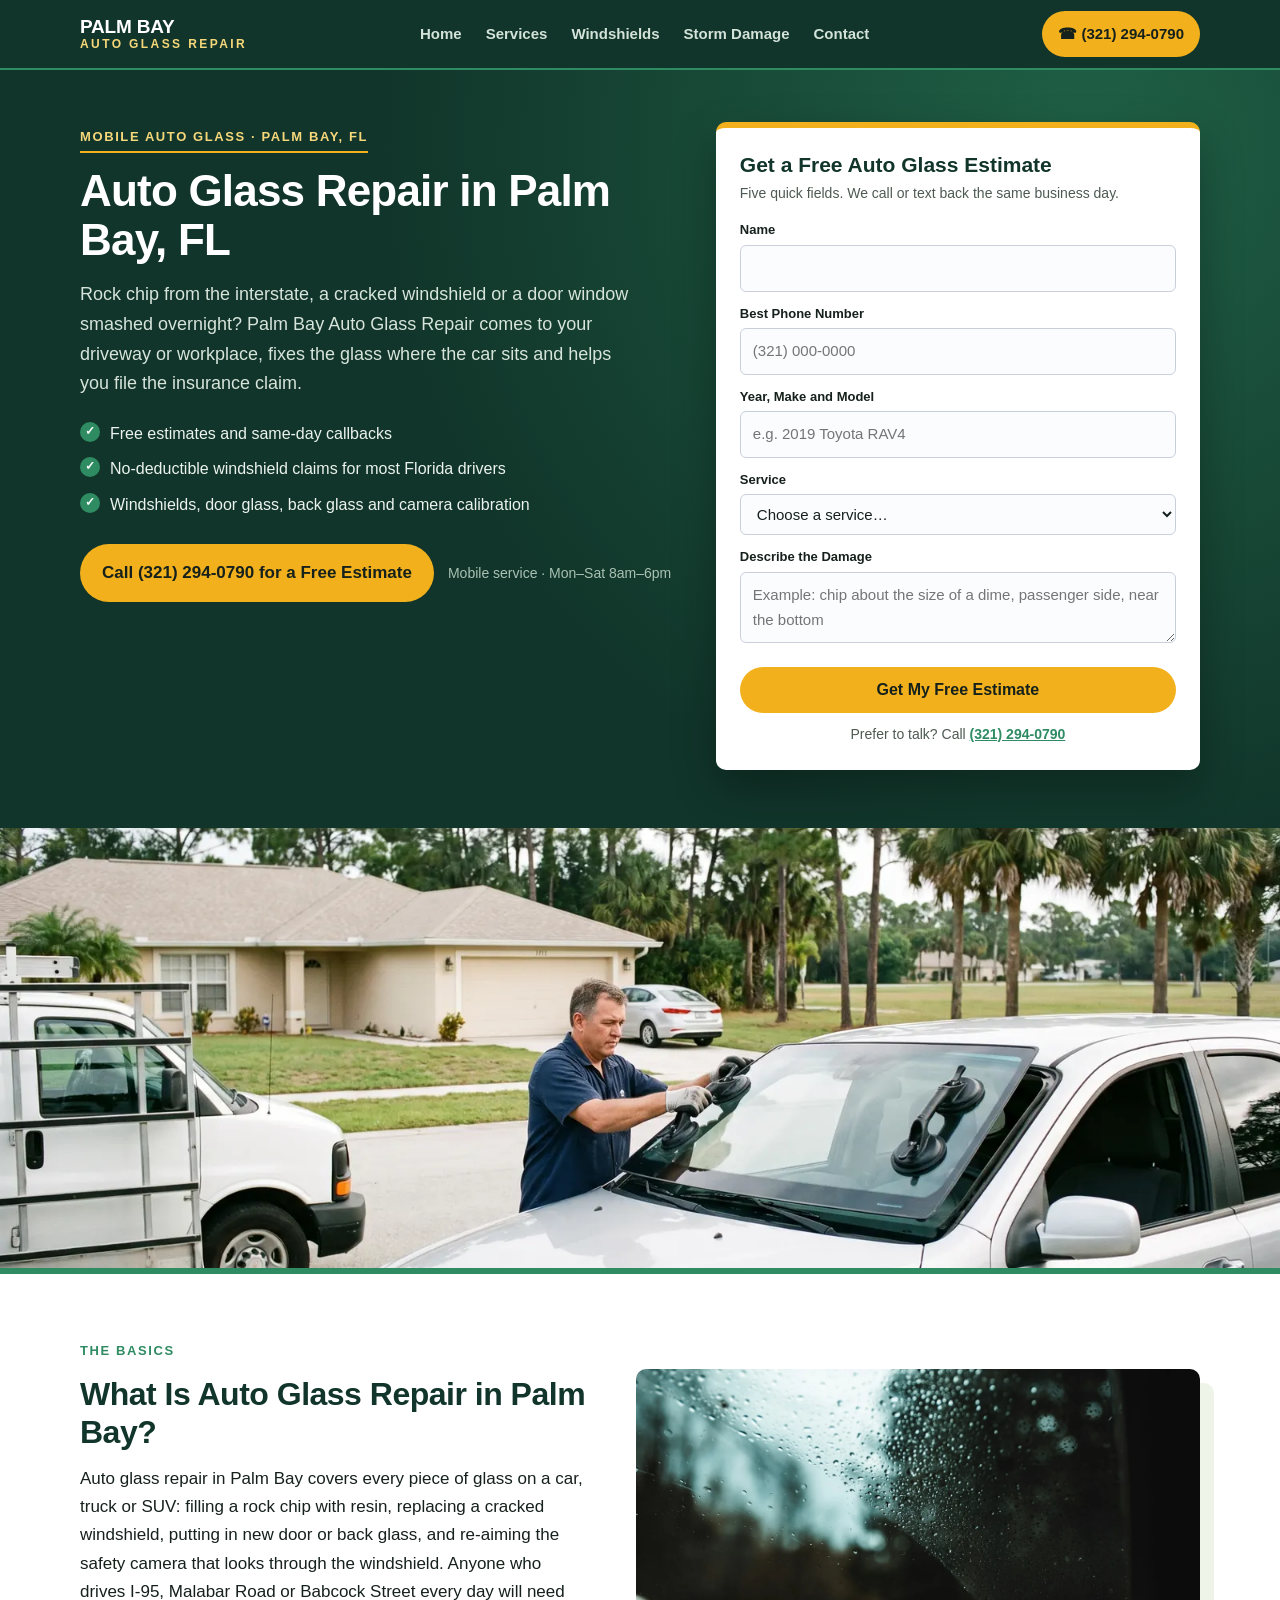
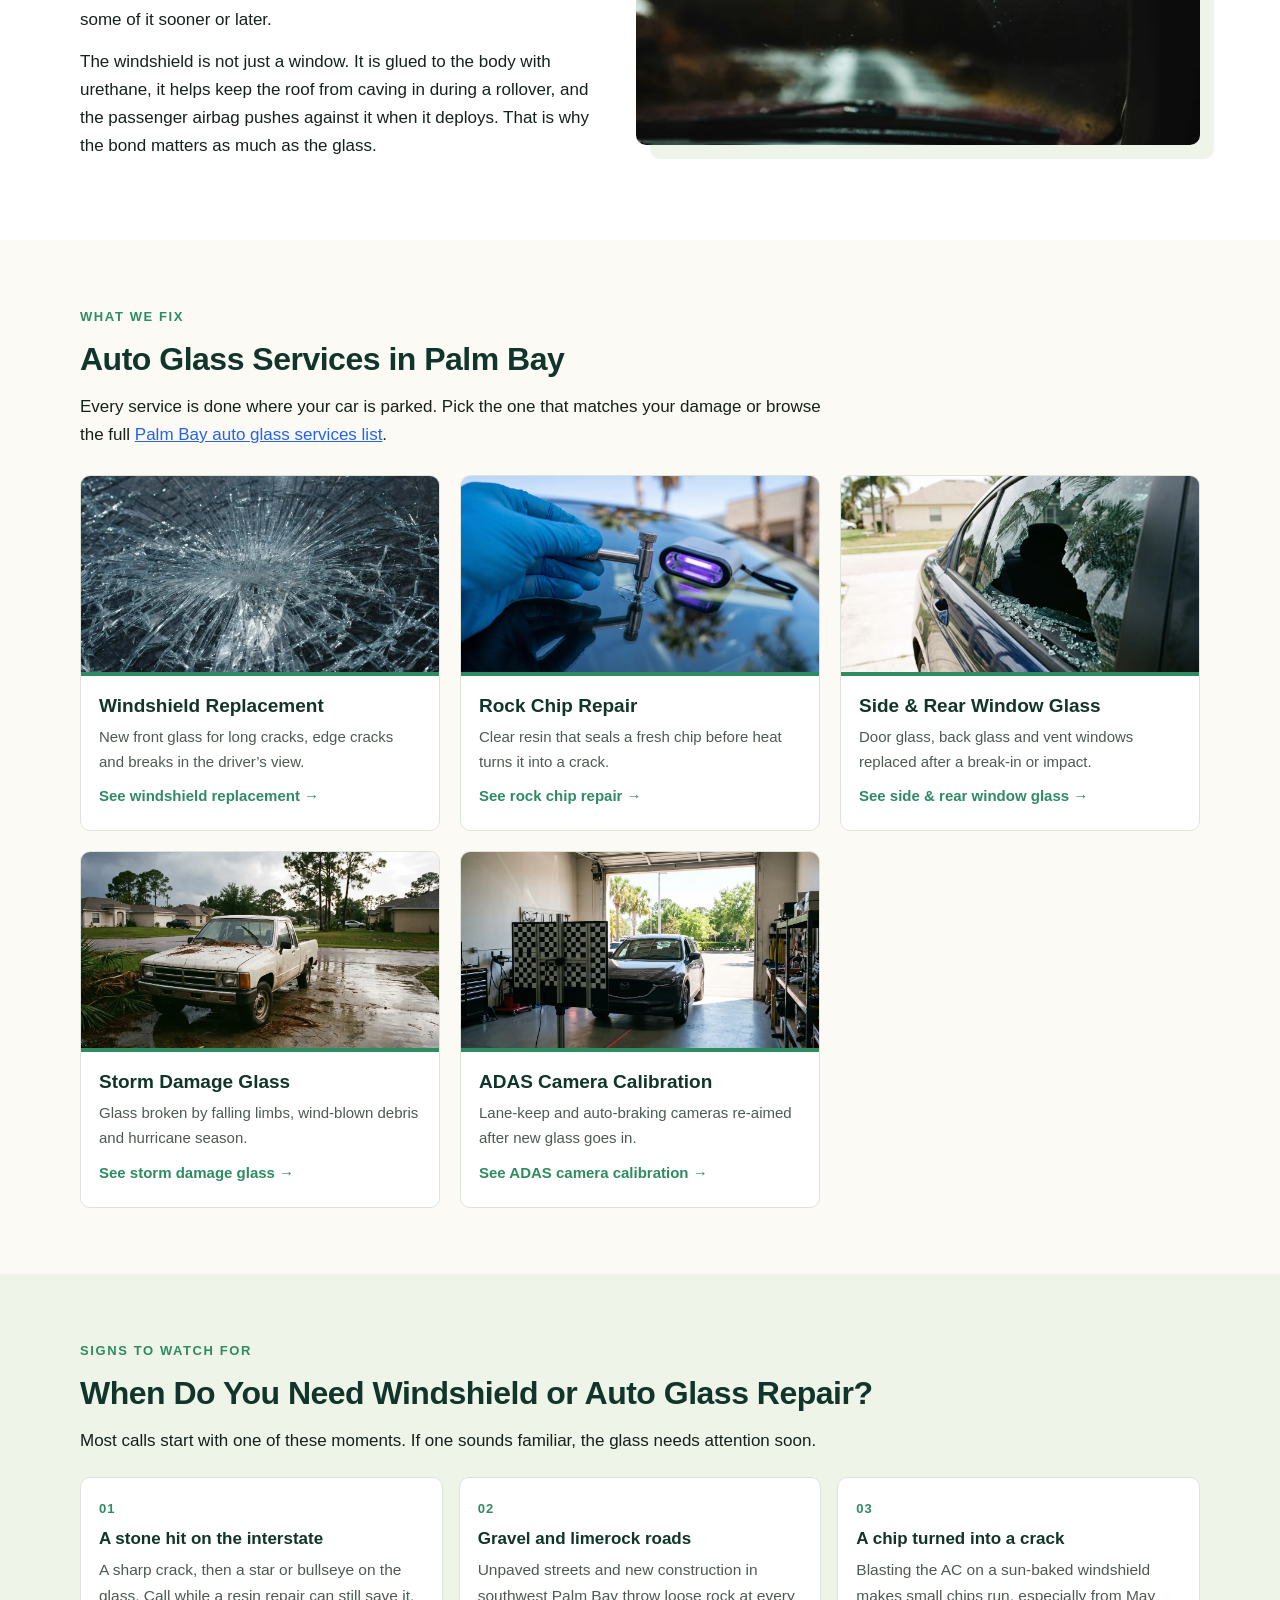
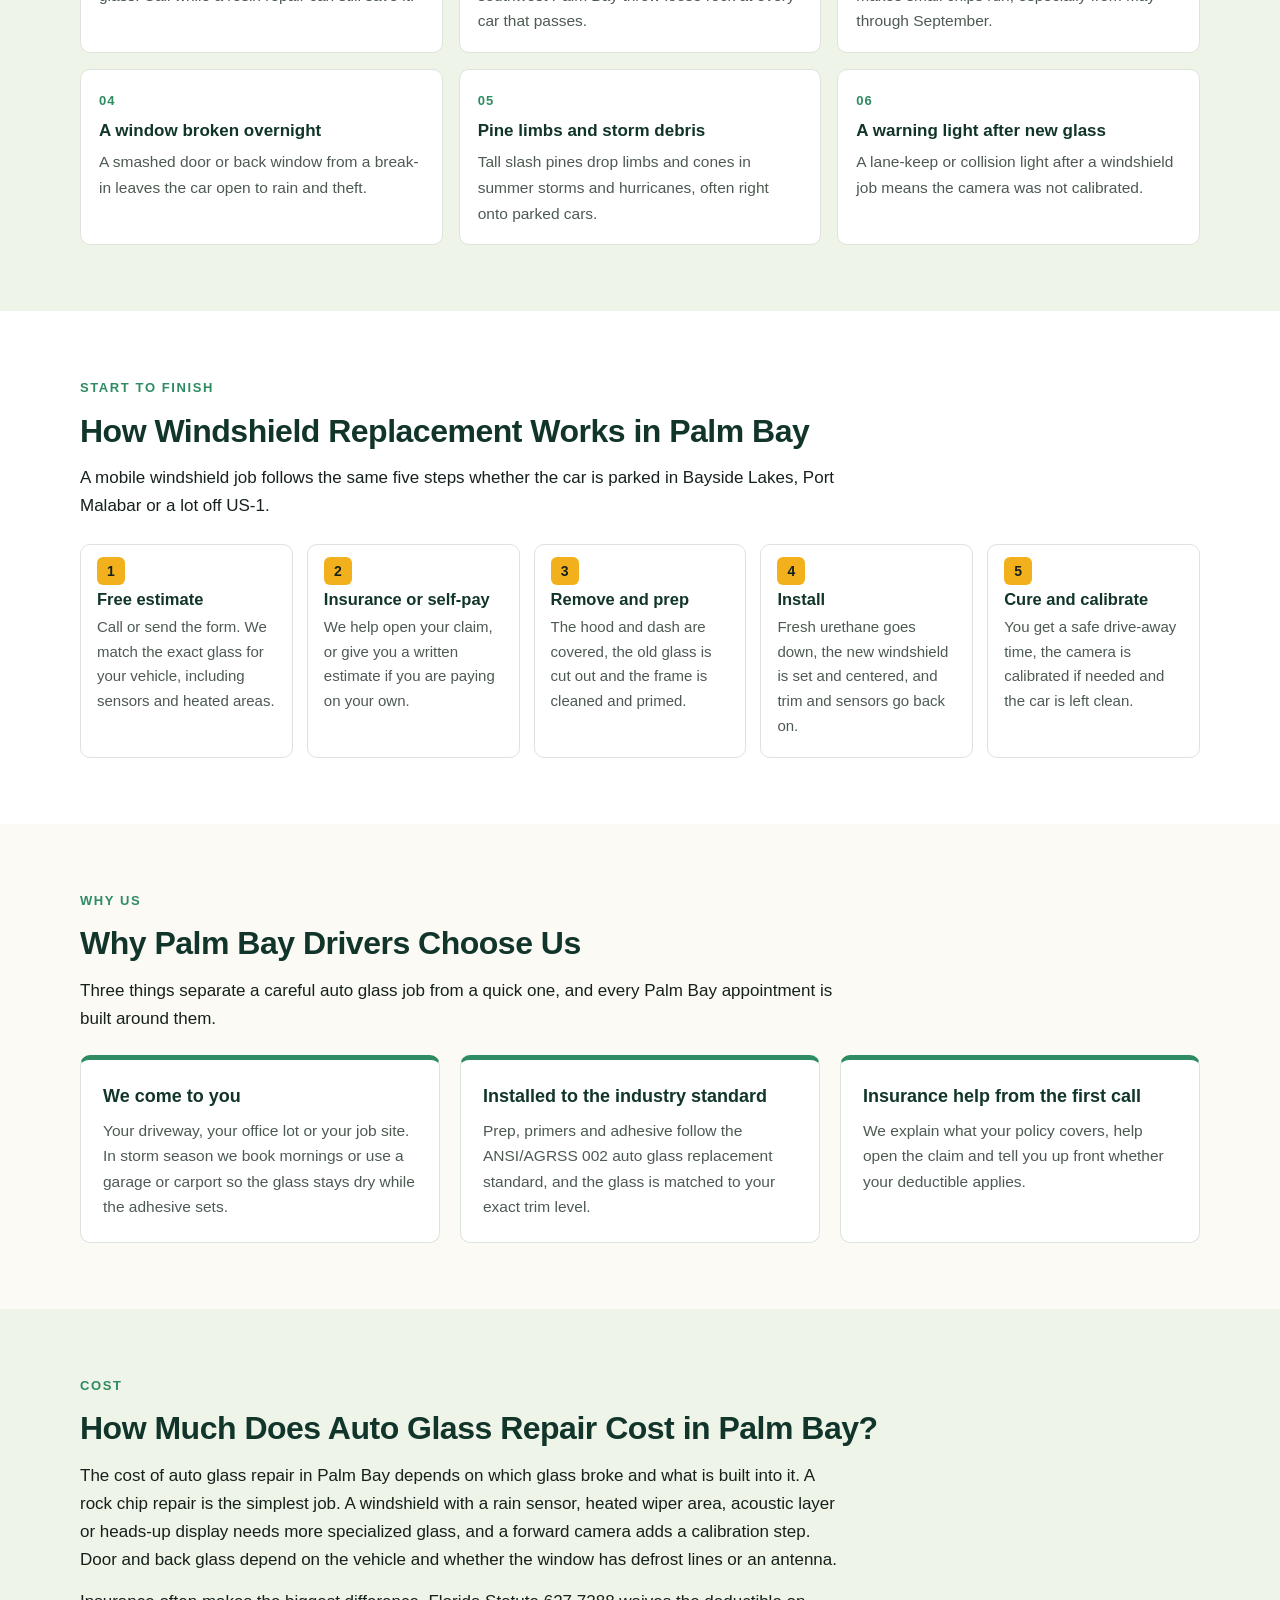
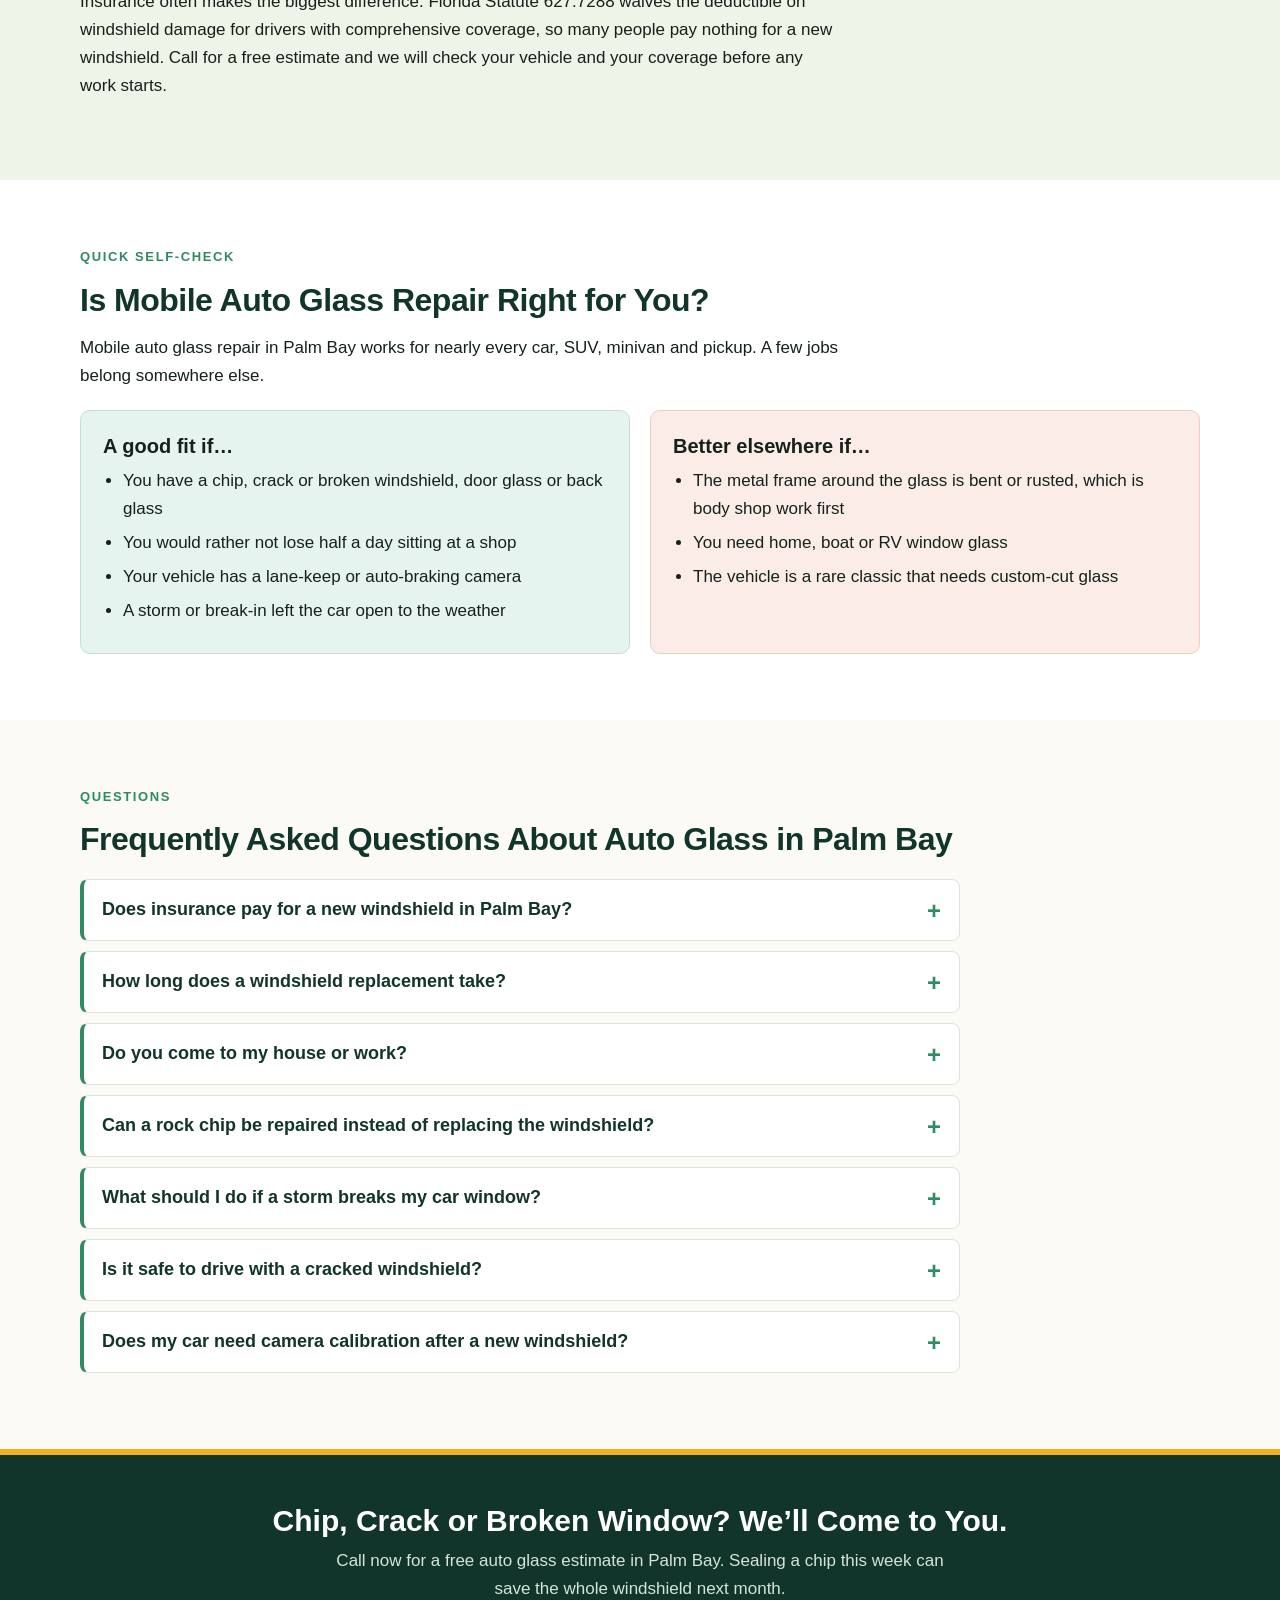
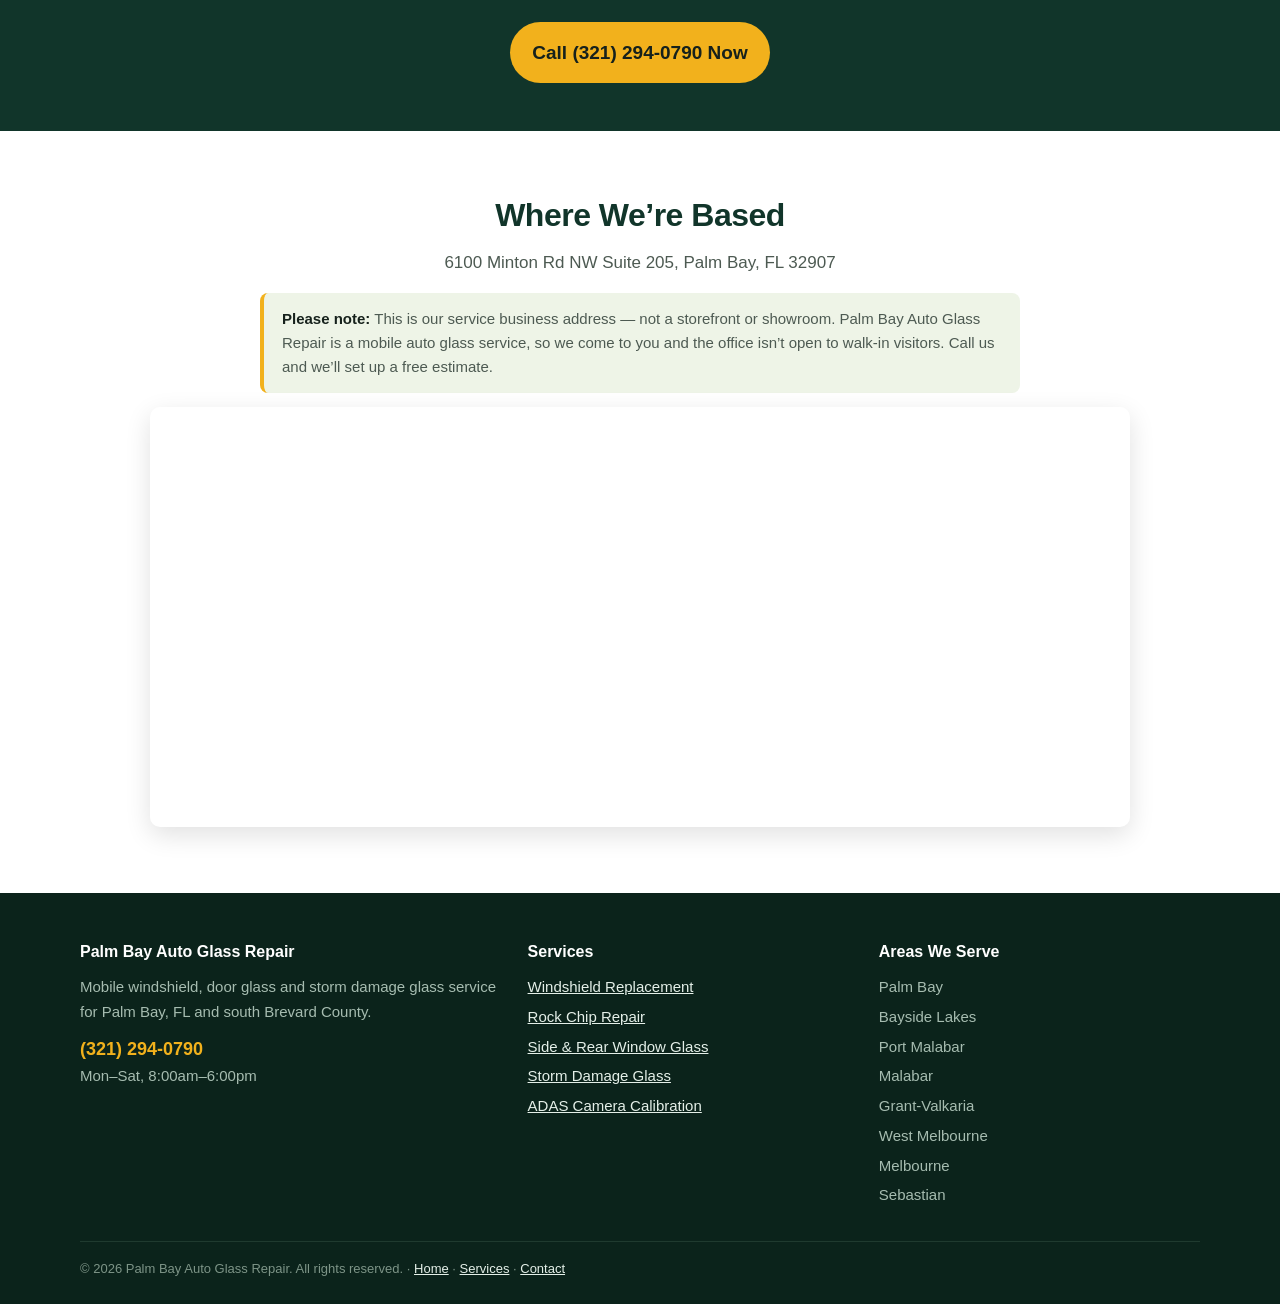
==== index.html @ bcba6d81 "Initial site build - Palm Bay Auto Glass Repair" ====
<!DOCTYPE html>
<html lang="en">
<head>
<meta charset="utf-8">
<meta name="viewport" content="width=device-width, initial-scale=1">
<title>Auto Glass Repair Palm Bay FL | Mobile Windshield Service</title>
<meta name="description" content="Auto glass repair in Palm Bay, FL. Mobile windshield replacement, rock chip repair, door glass and storm damage glass at your home. Free estimates.">
<link rel="canonical" href="https://www.palmbayautoglassrepair.com/">
<meta property="og:title" content="Auto Glass Repair Palm Bay FL | Mobile Windshield Service">
<meta property="og:description" content="Auto glass repair in Palm Bay, FL. Mobile windshield replacement, rock chip repair, door glass and storm damage glass at your home. Free estimates.">
<meta property="og:type" content="website">
<meta property="og:url" content="https://www.palmbayautoglassrepair.com/">
<meta property="og:image" content="https://www.palmbayautoglassrepair.com/palm-bay-windshield-install-driveway.webp">
<link rel="stylesheet" href="styles.css">
<script type="application/ld+json">{
 "@context": "https://schema.org",
 "@type": "LocalBusiness",
 "name": "Palm Bay Auto Glass Repair",
 "telephone": "(321) 294-0790",
 "url": "https://www.palmbayautoglassrepair.com/",
 "image": "https://www.palmbayautoglassrepair.com/palm-bay-windshield-install-driveway.webp",
 "address": {
  "@type": "PostalAddress",
  "streetAddress": "6100 Minton Rd NW Suite 205",
  "addressLocality": "Palm Bay",
  "addressRegion": "FL",
  "postalCode": "32907",
  "addressCountry": "US"
 },
 "areaServed": [
  "Palm Bay, FL",
  "Bayside Lakes, FL",
  "Port Malabar, FL",
  "Malabar, FL",
  "Grant-Valkaria, FL",
  "West Melbourne, FL",
  "Melbourne, FL",
  "Sebastian, FL"
 ],
 "description": "Mobile auto glass repair and windshield replacement in Palm Bay, FL",
 "openingHours": "Mo-Sa 08:00-18:00"
}</script>
<script type="application/ld+json">{
 "@context": "https://schema.org",
 "@type": "FAQPage",
 "mainEntity": [
  {
   "@type": "Question",
   "name": "Does insurance pay for a new windshield in Palm Bay?",
   "acceptedAnswer": {
    "@type": "Answer",
    "text": "In most cases, yes. Florida Statute 627.7288 says drivers with comprehensive coverage do not pay a deductible for windshield damage, so a covered windshield repair or replacement usually costs nothing out of pocket. That rule applies to the windshield only. Door glass, back glass and sunroofs fall under your regular deductible."
   }
  },
  {
   "@type": "Question",
   "name": "How long does a windshield replacement take?",
   "acceptedAnswer": {
    "@type": "Answer",
    "text": "The install itself takes about an hour. After that, the urethane adhesive needs one to three hours before the car is safe to drive, depending on the product, the heat and the humidity. A rock chip repair is much quicker, usually about 30 minutes."
   }
  },
  {
   "@type": "Question",
   "name": "Do you come to my house or work?",
   "acceptedAnswer": {
    "@type": "Answer",
    "text": "Yes. Palm Bay Auto Glass Repair is a mobile service, so the technician comes to your driveway, your office parking lot or wherever the car is parked. The address on this site is a service office, not a shop where you drop the car off."
   }
  },
  {
   "@type": "Question",
   "name": "Can a rock chip be repaired instead of replacing the windshield?",
   "acceptedAnswer": {
    "@type": "Answer",
    "text": "Often, yes. A chip smaller than a quarter, or a single crack shorter than about six inches, can usually be filled with resin as long as it is not at the edge of the glass or right in front of the driver. Tell us the size and where it sits, and we will say which fix makes sense."
   }
  },
  {
   "@type": "Question",
   "name": "What should I do if a storm breaks my car window?",
   "acceptedAnswer": {
    "@type": "Answer",
    "text": "Get the car under cover if you can, keep the glass out of the seats and tape heavy plastic over the opening so rain cannot get in. Then call us. Storm-broken windshields and door glass are usually a comprehensive insurance claim, and we can help you start it."
   }
  },
  {
   "@type": "Question",
   "name": "Is it safe to drive with a cracked windshield?",
   "acceptedAnswer": {
    "@type": "Answer",
    "text": "A small chip outside your line of sight is not an emergency, but a long crack is a safety problem. The windshield helps hold the roof up in a rollover and gives the passenger airbag something to push against. Florida law also allows a ticket when damaged glass blocks the driver\u2019s view."
   }
  },
  {
   "@type": "Question",
   "name": "Does my car need camera calibration after a new windshield?",
   "acceptedAnswer": {
    "@type": "Answer",
    "text": "If the vehicle has lane-keep assist, automatic emergency braking or adaptive cruise, the camera behind the rearview mirror usually needs to be calibrated after the glass is replaced. We check for it when we give the estimate so nothing is missed."
   }
  }
 ]
}</script>
</head>
<body>
<!-- NAV -->
<header class="nav">
  <div class="wrap nav-in">
    <a class="brand" href="/">Palm Bay<span>Auto Glass Repair</span></a>
    <ul class="links">
      <li><a href="/">Home</a></li>
      <li><a href="services.html">Services</a></li>
      <li><a href="windshield-replacement-palm-bay.html">Windshields</a></li>
      <li><a href="storm-damage-auto-glass-palm-bay.html">Storm Damage</a></li>
      <li><a href="contact.html">Contact</a></li>
    </ul>
    <a class="nav-call" href="tel:+13212940790">&#9742; (321) 294-0790</a>
  </div>
</header>
<!-- HERO -->
<section class="hero">
  <div class="wrap hero-grid">
    <div>
      <span class="tag">Mobile Auto Glass &middot; Palm Bay, FL</span>
      <h1>Auto Glass Repair in Palm Bay, FL</h1>
      <p class="lead">Rock chip from the interstate, a cracked windshield or a door window smashed overnight? Palm Bay Auto Glass Repair comes to your driveway or workplace, fixes the glass where the car sits and helps you file the insurance claim.</p>
      <ul class="hero-points"><li>Free estimates and same-day callbacks</li><li>No-deductible windshield claims for most Florida drivers</li><li>Windshields, door glass, back glass and camera calibration</li></ul>
      <div class="call-big">
        <a class="btn btn-sun" href="tel:+13212940790">Call (321) 294-0790 for a Free Estimate</a>
        <small>Mobile service &middot; Mon&ndash;Sat 8am&ndash;6pm</small>
      </div>
    </div>
    <div>
      <form class="quote" action="https://formspree.io/f/mwlvnzja" method="POST">
        <h2>Get a Free Auto Glass Estimate</h2>
        <p class="sub">Five quick fields. We call or text back the same business day.</p>
        <input type="hidden" name="_subject" value="New lead - Auto Glass Palm Bay (home)">
        <div class="field"><label for="q-name">Name</label><input id="q-name" name="name" type="text" autocomplete="name" required></div>
        <div class="field"><label for="q-phone">Best Phone Number</label><input id="q-phone" name="phone" type="tel" autocomplete="tel" placeholder="(321) 000-0000" required></div>
        <div class="field"><label for="q-vehicle">Year, Make and Model</label><input id="q-vehicle" name="vehicle" type="text" placeholder="e.g. 2019 Toyota RAV4"></div>
        <div class="field"><label for="q-service">Service</label><select id="q-service" name="service"><option value="">Choose a service&hellip;</option><option>Windshield Replacement</option><option>Rock Chip Repair</option><option>Side &amp; Rear Window Glass</option><option>Storm Damage Glass</option><option>ADAS Camera Calibration</option><option>Something else / not sure</option></select></div>
        <div class="field"><label for="q-details">Describe the Damage</label><textarea id="q-details" name="details" placeholder="Example: chip about the size of a dime, passenger side, near the bottom"></textarea></div>
        <input type="text" name="_gotcha" style="display:none" tabindex="-1" autocomplete="off">
        <button type="submit">Get My Free Estimate</button>
        <p class="alt">Prefer to talk? Call <a href="tel:+13212940790">(321) 294-0790</a></p>
      </form>
    </div>
  </div>
</section>
<div class="band"><img src="palm-bay-windshield-install-driveway.webp" alt="Technician fitting a new windshield on a car parked in a Palm Bay driveway" width="1600" height="900"></div>

<!-- WHAT -->
<section class="sec alt">
  <div class="wrap two">
    <div>
      <p class="kicker">The basics</p>
      <h2>What Is Auto Glass Repair in Palm Bay?</h2>
      <p>Auto glass repair in Palm Bay covers every piece of glass on a car, truck or SUV: filling a rock chip with resin, replacing a cracked windshield, putting in new door or back glass, and re-aiming the safety camera that looks through the windshield. Anyone who drives I-95, Malabar Road or Babcock Street every day will need some of it sooner or later.</p>
      <p>The windshield is not just a window. It is glued to the body with urethane, it helps keep the roof from caving in during a rollover, and the passenger airbag pushes against it when it deploys. That is why the bond matters as much as the glass.</p>
    </div>
    <img src="rain-on-windshield-driving.webp" alt="Rain on a windshield while driving in Palm Bay" loading="lazy" width="1200" height="800">
  </div>
</section>

<!-- SERVICES GRID -->
<section class="sec">
  <div class="wrap">
    <p class="kicker">What we fix</p>
    <h2>Auto Glass Services in Palm Bay</h2>
    <p>Every service is done where your car is parked. Pick the one that matches your damage or browse the full <a class="body-link" href="services.html" style="color: #2563eb; text-decoration: underline;">Palm Bay auto glass services list</a>.</p>
    <div class="cards"><a class="card" href="windshield-replacement-palm-bay.html"><img src="shattered-windshield-impact.webp" alt="Shattered windshield that needs replacement in Palm Bay" loading="lazy" width="600" height="400"><div class="cb"><h3>Windshield Replacement</h3><p>New front glass for long cracks, edge cracks and breaks in the driver&rsquo;s view.</p><span class="more">See windshield replacement &rarr;</span></div></a><a class="card" href="rock-chip-repair-palm-bay.html"><img src="rock-chip-resin-repair.webp" alt="Rock chip resin repair on a windshield in Palm Bay" loading="lazy" width="600" height="400"><div class="cb"><h3>Rock Chip Repair</h3><p>Clear resin that seals a fresh chip before heat turns it into a crack.</p><span class="more">See rock chip repair &rarr;</span></div></a><a class="card" href="side-rear-window-replacement-palm-bay.html"><img src="shattered-car-door-window.webp" alt="Shattered car door window replacement in Palm Bay" loading="lazy" width="600" height="400"><div class="cb"><h3>Side &amp; Rear Window Glass</h3><p>Door glass, back glass and vent windows replaced after a break-in or impact.</p><span class="more">See side &amp; rear window glass &rarr;</span></div></a><a class="card" href="storm-damage-auto-glass-palm-bay.html"><img src="storm-cracked-windshield-pickup.webp" alt="Storm-cracked windshield on a pickup in Palm Bay" loading="lazy" width="600" height="400"><div class="cb"><h3>Storm Damage Glass</h3><p>Glass broken by falling limbs, wind-blown debris and hurricane season.</p><span class="more">See storm damage glass &rarr;</span></div></a><a class="card" href="adas-calibration-palm-bay.html"><img src="adas-calibration-target-bay.webp" alt="ADAS camera calibration target in front of an SUV in Palm Bay" loading="lazy" width="600" height="400"><div class="cb"><h3>ADAS Camera Calibration</h3><p>Lane-keep and auto-braking cameras re-aimed after new glass goes in.</p><span class="more">See ADAS camera calibration &rarr;</span></div></a></div>
  </div>
</section>

<!-- WHEN -->
<section class="sec coq">
  <div class="wrap">
    <p class="kicker">Signs to watch for</p>
    <h2>When Do You Need Windshield or Auto Glass Repair?</h2>
    <p>Most calls start with one of these moments. If one sounds familiar, the glass needs attention soon.</p>
    <div class="signs">
      <div class="sign"><strong>A stone hit on the interstate</strong><p>A sharp crack, then a star or bullseye on the glass. Call while a resin repair can still save it.</p></div>
      <div class="sign"><strong>Gravel and limerock roads</strong><p>Unpaved streets and new construction in southwest Palm Bay throw loose rock at every car that passes.</p></div>
      <div class="sign"><strong>A chip turned into a crack</strong><p>Blasting the AC on a sun-baked windshield makes small chips run, especially from May through September.</p></div>
      <div class="sign"><strong>A window broken overnight</strong><p>A smashed door or back window from a break-in leaves the car open to rain and theft.</p></div>
      <div class="sign"><strong>Pine limbs and storm debris</strong><p>Tall slash pines drop limbs and cones in summer storms and hurricanes, often right onto parked cars.</p></div>
      <div class="sign"><strong>A warning light after new glass</strong><p>A lane-keep or collision light after a windshield job means the camera was not calibrated.</p></div>
    </div>
  </div>
</section>

<!-- HOW -->
<section class="sec alt">
  <div class="wrap">
    <p class="kicker">Start to finish</p>
    <h2>How Windshield Replacement Works in Palm Bay</h2>
    <p>A mobile windshield job follows the same five steps whether the car is parked in Bayside Lakes, Port Malabar or a lot off US-1.</p>
    <ol class="steps">
      <li data-n="1"><strong>Free estimate</strong><p>Call or send the form. We match the exact glass for your vehicle, including sensors and heated areas.</p></li>
      <li data-n="2"><strong>Insurance or self-pay</strong><p>We help open your claim, or give you a written estimate if you are paying on your own.</p></li>
      <li data-n="3"><strong>Remove and prep</strong><p>The hood and dash are covered, the old glass is cut out and the frame is cleaned and primed.</p></li>
      <li data-n="4"><strong>Install</strong><p>Fresh urethane goes down, the new windshield is set and centered, and trim and sensors go back on.</p></li>
      <li data-n="5"><strong>Cure and calibrate</strong><p>You get a safe drive-away time, the camera is calibrated if needed and the car is left clean.</p></li>
    </ol>
  </div>
</section>

<!-- WHY -->
<section class="sec">
  <div class="wrap">
    <p class="kicker">Why us</p>
    <h2>Why Palm Bay Drivers Choose Us</h2>
    <p>Three things separate a careful auto glass job from a quick one, and every Palm Bay appointment is built around them.</p>
    <div class="why">
      <div><strong>We come to you</strong><p>Your driveway, your office lot or your job site. In storm season we book mornings or use a garage or carport so the glass stays dry while the adhesive sets.</p></div>
      <div><strong>Installed to the industry standard</strong><p>Prep, primers and adhesive follow the ANSI/AGRSS 002 auto glass replacement standard, and the glass is matched to your exact trim level.</p></div>
      <div><strong>Insurance help from the first call</strong><p>We explain what your policy covers, help open the claim and tell you up front whether your deductible applies.</p></div>
    </div>
  </div>
</section>

<!-- COST -->
<section class="sec coq">
  <div class="wrap">
    <p class="kicker">Cost</p>
    <h2>How Much Does Auto Glass Repair Cost in Palm Bay?</h2>
    <p>The cost of auto glass repair in Palm Bay depends on which glass broke and what is built into it. A rock chip repair is the simplest job. A windshield with a rain sensor, heated wiper area, acoustic layer or heads-up display needs more specialized glass, and a forward camera adds a calibration step. Door and back glass depend on the vehicle and whether the window has defrost lines or an antenna.</p>
    <p>Insurance often makes the biggest difference. Florida Statute 627.7288 waives the deductible on windshield damage for drivers with comprehensive coverage, so many people pay nothing for a new windshield. Call for a free estimate and we will check your vehicle and your coverage before any work starts.</p>
  </div>
</section>

<!-- FIT -->
<section class="sec alt">
  <div class="wrap">
    <p class="kicker">Quick self-check</p>
    <h2>Is Mobile Auto Glass Repair Right for You?</h2>
    <p>Mobile auto glass repair in Palm Bay works for nearly every car, SUV, minivan and pickup. A few jobs belong somewhere else.</p>
    <div class="fit">
      <div class="yes"><h3>A good fit if&hellip;</h3><ul><li>You have a chip, crack or broken windshield, door glass or back glass</li><li>You would rather not lose half a day sitting at a shop</li><li>Your vehicle has a lane-keep or auto-braking camera</li><li>A storm or break-in left the car open to the weather</li></ul></div>
      <div class="no"><h3>Better elsewhere if&hellip;</h3><ul><li>The metal frame around the glass is bent or rusted, which is body shop work first</li><li>You need home, boat or RV window glass</li><li>The vehicle is a rare classic that needs custom-cut glass</li></ul></div>
    </div>
  </div>
</section>

<!-- FAQ -->
<section class="sec">
  <div class="wrap">
    <p class="kicker">Questions</p>
    <h2>Frequently Asked Questions About Auto Glass in Palm Bay</h2>
    <div class="faq"><details><summary><h3>Does insurance pay for a new windshield in Palm Bay?</h3></summary><div class="ans"><p>In most cases, yes. Florida Statute 627.7288 says drivers with comprehensive coverage do not pay a deductible for windshield damage, so a covered windshield repair or replacement usually costs nothing out of pocket. That rule applies to the windshield only. Door glass, back glass and sunroofs fall under your regular deductible.</p></div></details><details><summary><h3>How long does a windshield replacement take?</h3></summary><div class="ans"><p>The install itself takes about an hour. After that, the urethane adhesive needs one to three hours before the car is safe to drive, depending on the product, the heat and the humidity. A rock chip repair is much quicker, usually about 30 minutes.</p></div></details><details><summary><h3>Do you come to my house or work?</h3></summary><div class="ans"><p>Yes. Palm Bay Auto Glass Repair is a mobile service, so the technician comes to your driveway, your office parking lot or wherever the car is parked. The address on this site is a service office, not a shop where you drop the car off.</p></div></details><details><summary><h3>Can a rock chip be repaired instead of replacing the windshield?</h3></summary><div class="ans"><p>Often, yes. A chip smaller than a quarter, or a single crack shorter than about six inches, can usually be filled with resin as long as it is not at the edge of the glass or right in front of the driver. Tell us the size and where it sits, and we will say which fix makes sense.</p></div></details><details><summary><h3>What should I do if a storm breaks my car window?</h3></summary><div class="ans"><p>Get the car under cover if you can, keep the glass out of the seats and tape heavy plastic over the opening so rain cannot get in. Then call us. Storm-broken windshields and door glass are usually a comprehensive insurance claim, and we can help you start it.</p></div></details><details><summary><h3>Is it safe to drive with a cracked windshield?</h3></summary><div class="ans"><p>A small chip outside your line of sight is not an emergency, but a long crack is a safety problem. The windshield helps hold the roof up in a rollover and gives the passenger airbag something to push against. Florida law also allows a ticket when damaged glass blocks the driver&rsquo;s view.</p></div></details><details><summary><h3>Does my car need camera calibration after a new windshield?</h3></summary><div class="ans"><p>If the vehicle has lane-keep assist, automatic emergency braking or adaptive cruise, the camera behind the rearview mirror usually needs to be calibrated after the glass is replaced. We check for it when we give the estimate so nothing is missed.</p></div></details></div>
  </div>
</section>
<!-- CTA -->
<section class="cta">
  <div class="wrap">
    <h2>Chip, Crack or Broken Window? We&rsquo;ll Come to You.</h2>
    <p>Call now for a free auto glass estimate in Palm Bay. Sealing a chip this week can save the whole windshield next month.</p>
    <a class="btn btn-pine" href="tel:+13212940790">Call (321) 294-0790 Now</a>
  </div>
</section>

<!-- MAP / LOCATION -->
<section class="sec alt">
  <div class="wrap" style="text-align:center;">
    <h2>Where We&rsquo;re Based</h2>
    <p style="margin:0 auto 16px;color:var(--muted);">6100 Minton Rd NW Suite 205, Palm Bay, FL 32907</p>
    <p class="note"><strong style="color:var(--ink);">Please note:</strong> This is our service business address &mdash; not a storefront or showroom. Palm Bay Auto Glass Repair is a mobile auto glass service, so we come to you and the office isn&rsquo;t open to walk-in visitors. Call us and we&rsquo;ll set up a free estimate.</p>
    <div class="mapbox">
      <iframe title="Map to Palm Bay Auto Glass Repair service address, 6100 Minton Rd NW Suite 205, Palm Bay, FL 32907" src="https://www.google.com/maps?q=6100%20Minton%20Rd%20NW%20Suite%20205%2C%20Palm%20Bay%2C%20FL%2032907&amp;output=embed" loading="lazy" referrerpolicy="no-referrer-when-downgrade" allowfullscreen></iframe>
    </div>
  </div>
</section>
<!-- FOOTER -->
<footer class="foot">
  <div class="wrap">
    <div class="foot-grid">
      <div>
        <h4>Palm Bay Auto Glass Repair</h4>
        <p>Mobile windshield, door glass and storm damage glass service for Palm Bay, FL and south Brevard County.</p>
        <p style="margin-top:10px;"><a class="tel" href="tel:+13212940790">(321) 294-0790</a></p>
        <p>Mon&ndash;Sat, 8:00am&ndash;6:00pm</p>
      </div>
      <div>
        <h4>Services</h4>
        <ul><li><a href="windshield-replacement-palm-bay.html">Windshield Replacement</a></li><li><a href="rock-chip-repair-palm-bay.html">Rock Chip Repair</a></li><li><a href="side-rear-window-replacement-palm-bay.html">Side &amp; Rear Window Glass</a></li><li><a href="storm-damage-auto-glass-palm-bay.html">Storm Damage Glass</a></li><li><a href="adas-calibration-palm-bay.html">ADAS Camera Calibration</a></li></ul>
      </div>
      <div>
        <h4>Areas We Serve</h4>
        <ul><li>Palm Bay</li><li>Bayside Lakes</li><li>Port Malabar</li><li>Malabar</li><li>Grant-Valkaria</li><li>West Melbourne</li><li>Melbourne</li><li>Sebastian</li></ul>
      </div>
    </div>
    <p class="copy">&copy; 2026 Palm Bay Auto Glass Repair. All rights reserved. &middot; <a href="/">Home</a> &middot; <a href="services.html">Services</a> &middot; <a href="contact.html">Contact</a></p>
  </div>
</footer>
</body>
</html>
---- styles.css ----
/* Palm Bay Auto Glass Repair - styles.css */
:root{
  --ink:#16211c;
  --navy:#11352a;
  --navy-2:#1a4a3b;
  --teal:#2e8b62;
  --coral:#f2b11c;
  --coral-dark:#dc9a06;
  --mist:#eef4e7;
  --paper:#fbfaf4;
  --muted:#4d5a52;
  --line:#dde4dc;
  --white:#ffffff;
  --radius:10px;
}
*{box-sizing:border-box;margin:0;padding:0}
html{-webkit-text-size-adjust:100%}
body{font-family:-apple-system,BlinkMacSystemFont,"Segoe UI",Roboto,Helvetica,Arial,sans-serif;color:var(--ink);background:var(--paper);line-height:1.65;font-size:17px}
img{max-width:100%;display:block}
a{color:inherit}
.wrap{max-width:1160px;margin:0 auto;padding:0 20px}

/* NAV */
.nav{position:sticky;top:0;z-index:50;background:var(--navy);box-shadow:0 2px 0 var(--teal)}
.nav-in{display:flex;align-items:center;justify-content:space-between;gap:16px;min-height:68px}
.brand{color:var(--white);text-decoration:none;font-weight:800;font-size:19px;letter-spacing:-.2px;line-height:1.1;text-transform:uppercase}
.brand span{display:block;color:#f6d77a;font-size:12px;letter-spacing:2.4px;font-weight:700}
.links{display:flex;gap:24px;list-style:none}
.links a{color:#d4e3da;text-decoration:none;font-size:15px;font-weight:600}
.links a:hover{color:var(--white)}
.nav-call{background:var(--coral);color:var(--white);text-decoration:none;font-weight:800;padding:11px 16px;border-radius:6px;font-size:15px;white-space:nowrap}
.nav-call:hover{background:var(--coral-dark)}

/* HERO */
.hero{background:var(--navy);background-image:radial-gradient(circle at 85% 10%,rgba(46,139,98,.5) 0,rgba(46,139,98,0) 55%);color:var(--white);padding:54px 0 58px}
.hero-grid{display:grid;grid-template-columns:1.1fr .9fr;gap:44px;align-items:start}
.tag{display:inline-block;color:#f6d77a;font-size:13px;font-weight:800;letter-spacing:1.6px;text-transform:uppercase;margin-bottom:14px;border-bottom:2px solid var(--coral);padding-bottom:4px}
.hero h1{font-size:44px;line-height:1.1;font-weight:850;letter-spacing:-.8px;margin-bottom:16px}
.hero p.lead{font-size:18px;color:#d6e4db;max-width:560px;margin-bottom:22px}
.hero-points{list-style:none;margin:0 0 26px;display:grid;gap:9px}
.hero-points li{padding-left:30px;position:relative;color:#ecf3ee;font-size:16px}
.hero-points li:before{content:"\2713";position:absolute;left:0;top:1px;width:20px;height:20px;border-radius:50%;background:var(--teal);color:var(--white);font-size:12px;font-weight:900;display:flex;align-items:center;justify-content:center}
.btn{display:inline-block;text-decoration:none;font-weight:800;border-radius:6px;padding:15px 22px;font-size:17px}
.btn-sun{background:var(--coral);color:var(--white)}
.btn-sun:hover{background:var(--coral-dark)}
.btn-pine{background:var(--navy);color:var(--white)}
.btn-pine:hover{background:var(--navy-2)}
.call-big{display:flex;align-items:center;gap:14px;flex-wrap:wrap}
.call-big small{color:#a9c2b4;font-size:14px}

/* QUOTE CARD */
.quote{background:var(--white);color:var(--ink);border-radius:var(--radius);padding:24px;border-top:6px solid var(--coral);box-shadow:0 18px 44px rgba(0,0,0,.3)}
.quote h2{font-size:21px;line-height:1.25;margin-bottom:4px;color:var(--navy)}
.quote .sub{color:var(--muted);font-size:14px;margin-bottom:14px}
.field{margin-bottom:11px}
.field label{display:block;font-size:13px;font-weight:700;margin-bottom:4px;color:var(--ink)}
.field input,.field select,.field textarea{width:100%;font:inherit;font-size:15px;padding:10px 12px;border:1px solid #c9d0dc;border-radius:6px;background:#fbfcfe;color:var(--ink)}
.field textarea{min-height:70px;resize:vertical}
.quote button,.form-full button{width:100%;border:0;cursor:pointer;background:var(--coral);color:var(--white);font-weight:800;font-size:16px;padding:14px;border-radius:6px;margin-top:4px}
.quote button:hover,.form-full button:hover{background:var(--coral-dark)}
.quote .alt{font-size:14px;color:var(--muted);text-align:center;margin-top:10px}
.quote .alt a{color:var(--teal);font-weight:800}

/* PHOTO BAND */
.band{background:var(--navy);border-bottom:6px solid var(--teal)}
.band img{width:100%;height:440px;object-fit:cover}
.band.short img{height:330px}

/* SECTIONS */
.sec{padding:66px 0}
.sec.alt{background:var(--white)}
.sec.coq{background:var(--mist)}
.sec h2{font-size:32px;line-height:1.18;letter-spacing:-.5px;margin-bottom:14px;color:var(--navy)}
.sec h3{font-size:20px;line-height:1.3;margin:22px 0 8px;color:var(--ink)}
.sec p{margin-bottom:14px;max-width:760px}
.kicker{font-size:13px;font-weight:800;letter-spacing:1.6px;text-transform:uppercase;color:var(--coral);margin-bottom:8px}
.two{display:grid;grid-template-columns:.95fr 1.05fr;gap:46px;align-items:center}
.two img{border-radius:var(--radius);width:100%;height:auto;box-shadow:14px 14px 0 var(--mist)}
.body-link{color:#2563eb;text-decoration:underline}

/* SIGNS GRID */
.signs{display:grid;grid-template-columns:repeat(3,1fr);gap:16px;margin-top:22px;counter-reset:sg}
.sign{background:var(--white);border:1px solid var(--line);border-radius:var(--radius);padding:20px 18px 18px;position:relative;counter-increment:sg}
.sign:before{content:counter(sg,decimal-leading-zero);display:block;font-size:13px;font-weight:900;color:var(--teal);letter-spacing:1px;margin-bottom:6px}
.sec.alt .sign{background:var(--paper)}
.sign strong{display:block;margin-bottom:4px;color:var(--navy);font-size:17px}
.sign p{margin:0;font-size:15.5px;color:var(--muted)}

/* STEP CARDS (horizontal) */
.steps{list-style:none;margin-top:24px;display:grid;grid-template-columns:repeat(5,1fr);gap:14px}
.steps li{background:var(--white);border-radius:var(--radius);padding:44px 16px 18px;position:relative;border:1px solid var(--line)}
.steps li:before{content:attr(data-n);position:absolute;left:16px;top:12px;width:28px;height:28px;border-radius:6px;background:var(--coral);color:var(--white);font-weight:900;font-size:14px;display:flex;align-items:center;justify-content:center}
.steps strong{display:block;color:var(--navy);font-size:16.5px;margin-bottom:4px;line-height:1.3}
.steps p{margin:0;color:var(--muted);font-size:15px}
.steps.three{grid-template-columns:1fr;gap:12px}

/* CARDS */
.cards{display:grid;grid-template-columns:repeat(3,1fr);gap:20px;margin-top:26px}
.card{background:var(--white);border:1px solid var(--line);border-radius:var(--radius);overflow:hidden;text-decoration:none;color:var(--ink);display:flex;flex-direction:column}
.card img{width:100%;height:200px;object-fit:cover;border-bottom:4px solid var(--teal)}
.card .cb{padding:18px 18px 20px}
.card h3{margin:0 0 6px;font-size:19px;color:var(--navy)}
.card p{margin:0;font-size:15px;color:var(--muted)}
.card .more{display:inline-block;margin-top:10px;font-weight:800;color:var(--coral);font-size:15px}
.card:hover{box-shadow:0 10px 26px rgba(17,53,42,.16)}

/* WHY */
.why{display:grid;grid-template-columns:repeat(3,1fr);gap:20px;margin-top:22px}
.why div{background:var(--white);border:1px solid var(--line);border-top:5px solid var(--teal);border-radius:var(--radius);padding:22px}
.why strong{display:block;color:var(--navy);font-size:18px;margin-bottom:6px}
.why p{margin:0;font-size:15.5px;color:var(--muted)}

/* FIT */
.fit{display:grid;grid-template-columns:1fr 1fr;gap:20px;margin-top:20px}
.fit div{border-radius:var(--radius);padding:22px}
.fit h3{margin-top:0}
.fit ul{padding-left:20px}
.fit li{margin-bottom:6px}
.fit .yes{background:#e6f4ef;border:1px solid #bfe0d3}
.fit .no{background:#fbece7;border:1px solid #f0cbbf}

/* TABLE */
.cmp{width:100%;border-collapse:collapse;margin-top:18px;background:var(--white);border-radius:var(--radius);overflow:hidden;font-size:16px;border:1px solid var(--line)}
.cmp th,.cmp td{text-align:left;padding:12px 14px;border-bottom:1px solid var(--line);vertical-align:top}
.cmp th{background:var(--navy);color:var(--white);font-size:15px}
.cmp tr:nth-child(even) td{background:#f8fafc}
.cmp tr:last-child td{border-bottom:0}

/* FAQ */
.faq{margin-top:20px;max-width:880px}
.faq details{background:var(--white);border:1px solid var(--line);border-left:4px solid var(--teal);border-radius:8px;margin-bottom:10px;padding:0 18px}
.sec.alt .faq details{background:var(--paper)}
.faq summary{cursor:pointer;list-style:none;padding:16px 28px 16px 0;position:relative}
.faq summary::-webkit-details-marker{display:none}
.faq summary:after{content:"+";position:absolute;right:0;top:11px;font-size:24px;color:var(--coral);font-weight:800}
.faq details[open] summary:after{content:"\2013"}
.faq summary h3{display:inline;font-size:18px;margin:0;color:var(--navy)}
.faq .ans{padding:0 0 16px}
.faq .ans p{margin:0;color:var(--muted)}

/* SERVICES PAGE BLOCKS */
.svc{display:grid;grid-template-columns:1fr 340px;gap:32px;align-items:start;padding:32px 0;border-bottom:1px solid var(--line)}
.svc:nth-child(even){grid-template-columns:340px 1fr}
.svc:nth-child(even) img{order:-1}
.svc:last-child{border-bottom:0}
.svc img{border-radius:var(--radius);width:100%;height:230px;object-fit:cover}
.svc h2{font-size:26px;margin-bottom:10px}

/* MAP */
.note{max-width:680px;margin:0 auto 22px;padding:14px 18px;background:var(--mist);border-left:4px solid var(--coral);border-radius:8px;font-size:15px;color:var(--muted);text-align:left;line-height:1.6}
.mapbox{border-radius:var(--radius);overflow:hidden;box-shadow:0 8px 26px rgba(0,0,0,.12);max-width:980px;margin:0 auto}
.mapbox iframe{border:0;display:block;width:100%;height:420px}

/* CONTACT */
.info-grid{display:grid;grid-template-columns:1fr 1fr;gap:36px;align-items:start}
.info{background:var(--white);border:1px solid var(--line);border-radius:var(--radius);padding:24px}
.info dt{font-weight:800;color:var(--navy);margin-top:12px}
.info dt:first-child{margin-top:0}
.info dd{color:var(--muted)}
.form-full{background:var(--white);border:1px solid var(--line);border-top:6px solid var(--coral);border-radius:var(--radius);padding:24px}

/* CTA */
.cta{background:var(--teal);padding:48px 0;text-align:center;color:var(--white)}
.cta h2{font-size:30px;line-height:1.2;color:var(--white);margin-bottom:8px}
.cta p{color:#e3f3ea;margin:0 auto 18px;max-width:640px}
.cta .btn-pine{font-size:19px;background:var(--coral)}
.cta .btn-pine:hover{background:var(--coral-dark)}

/* FOOTER */
.foot{background:#0b231b;color:#a6bcb0;padding:46px 0 24px;font-size:15px}
.foot-grid{display:grid;grid-template-columns:1.3fr 1fr 1fr;gap:30px}
.foot h4{color:var(--white);font-size:16px;margin-bottom:10px}
.foot a{color:#e4efe8}
.foot ul{list-style:none}
.foot li{margin-bottom:5px}
.foot .tel{color:var(--coral);font-weight:800;font-size:18px;text-decoration:none}
.copy{border-top:1px solid #1f3a2f;margin-top:28px;padding-top:16px;font-size:13px;color:#7d9487}

/* RESPONSIVE */
@media (max-width:1020px){
  .steps{grid-template-columns:1fr 1fr}
}
@media (max-width:960px){
  .hero-grid,.two,.info-grid{grid-template-columns:1fr}
  .cards,.why,.signs{grid-template-columns:1fr 1fr}
  .svc,.svc:nth-child(even){grid-template-columns:1fr}
  .svc img,.svc:nth-child(even) img{order:-1}
  .foot-grid{grid-template-columns:1fr 1fr}
  .links{display:none}
}
@media (max-width:620px){
  body{font-size:16px}
  .hero{padding:34px 0 40px}
  .hero h1{font-size:31px}
  .sec{padding:46px 0}
  .sec h2{font-size:25px}
  .signs,.cards,.why,.fit,.foot-grid,.steps{grid-template-columns:1fr}
  .two img{box-shadow:none}
  .band img{height:240px}
  .band.short img{height:220px}
  .brand{font-size:16px}
  .brand span{font-size:10px;letter-spacing:1.6px}
  .nav-call{padding:9px 11px;font-size:14px}
  .cmp{font-size:14px}
  .cmp th,.cmp td{padding:9px 8px}
  .mapbox iframe{height:320px}
}

/* Palm Bay overrides: dark text on gold, rounded pills */
.nav-call,.btn-sun,.quote button,.form-full button,.cta .btn-pine{color:var(--ink)}
.nav-call,.btn,.quote button,.form-full button{border-radius:999px}
.steps li:before{color:var(--ink)}
.cta{background:var(--navy);border-top:6px solid var(--coral)}
.cta p{color:#d6e4db}
.kicker{color:var(--teal)}
.tag{border-bottom-color:var(--coral)}
.faq summary:after{color:var(--teal)}
.card .more{color:var(--teal)}
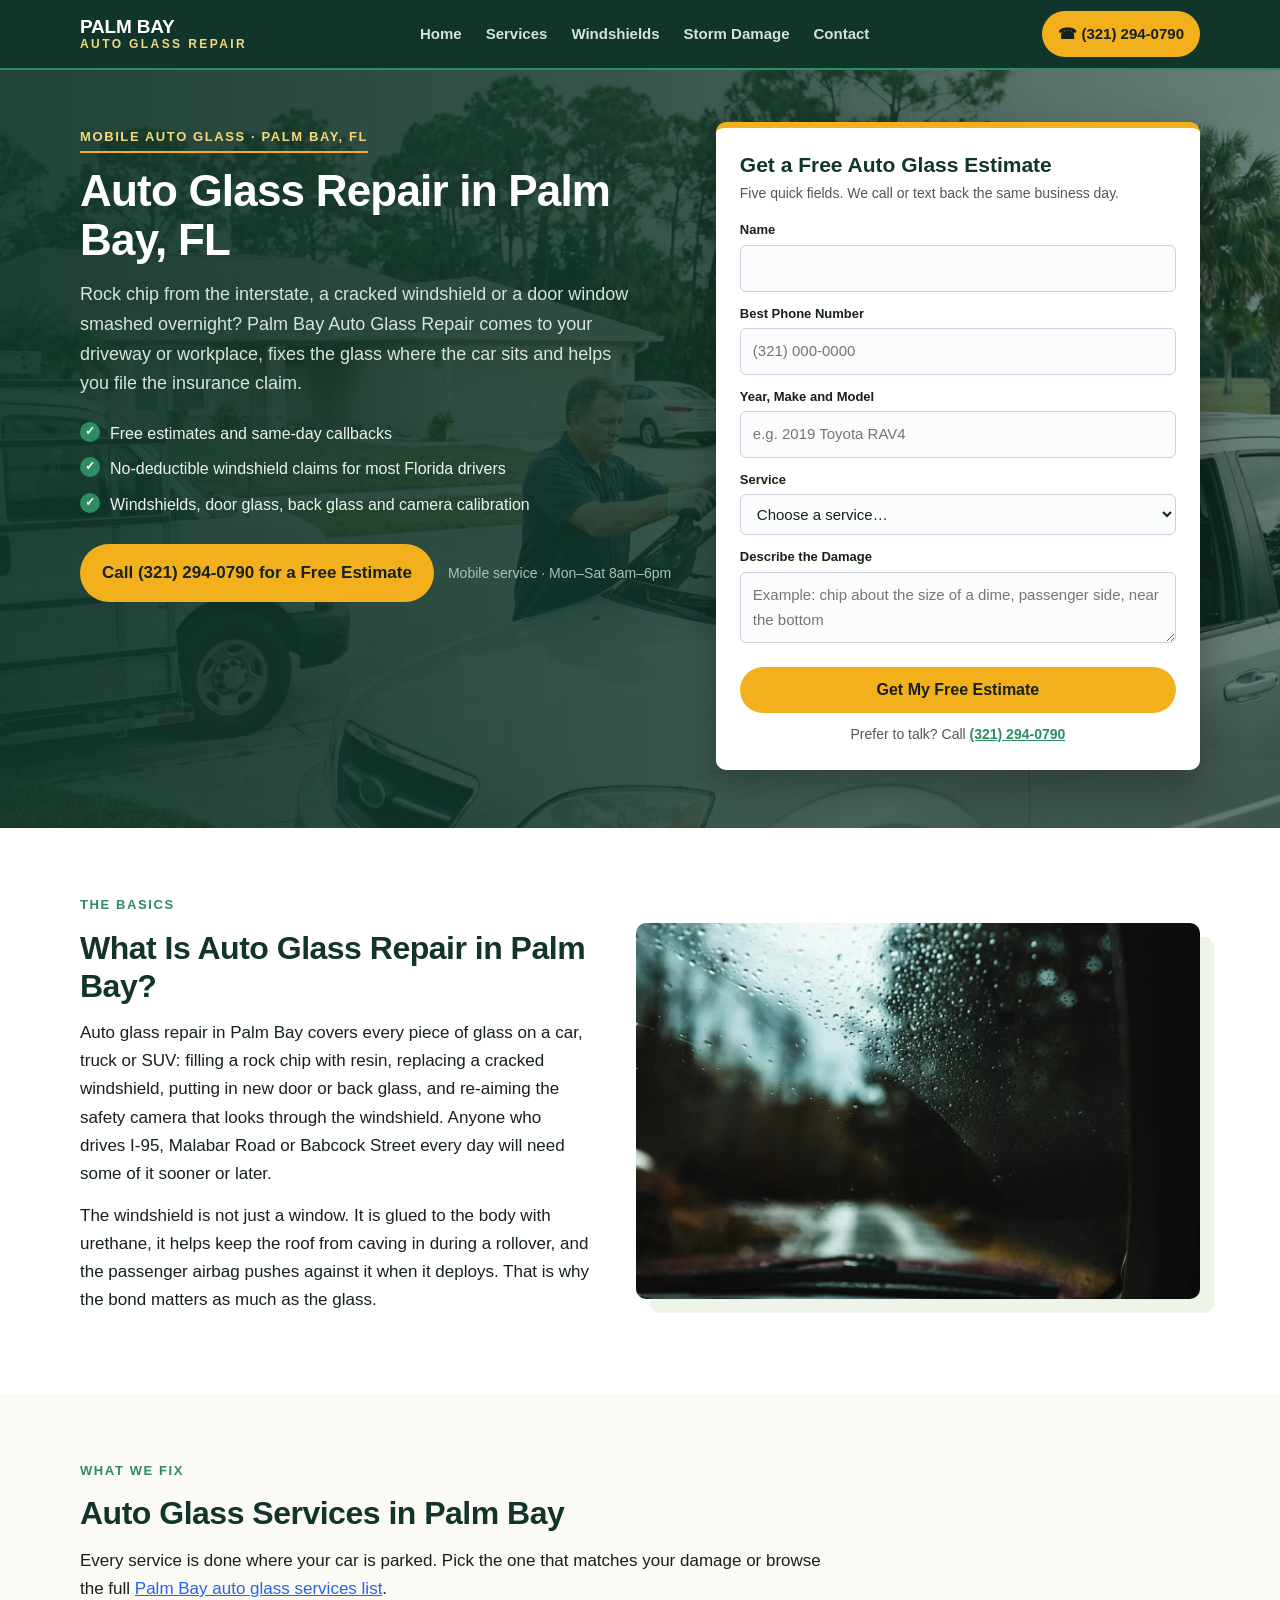
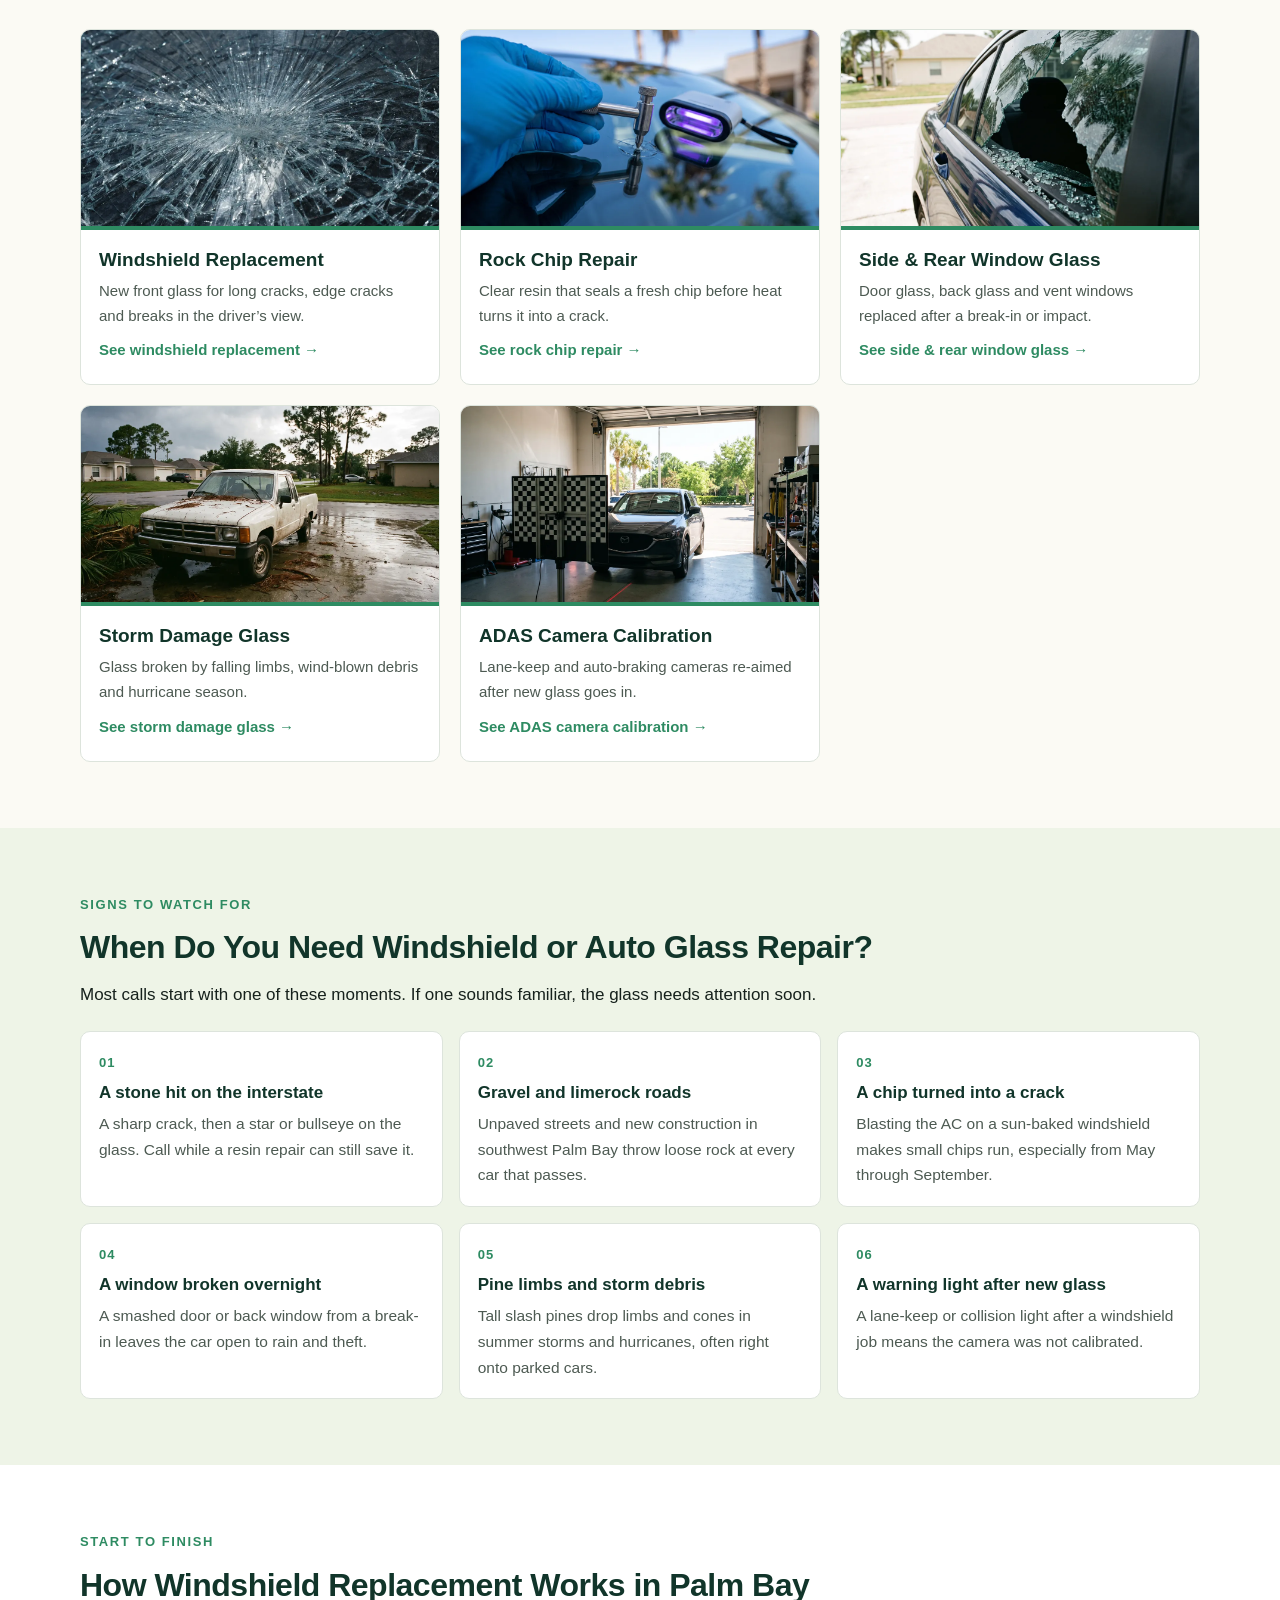
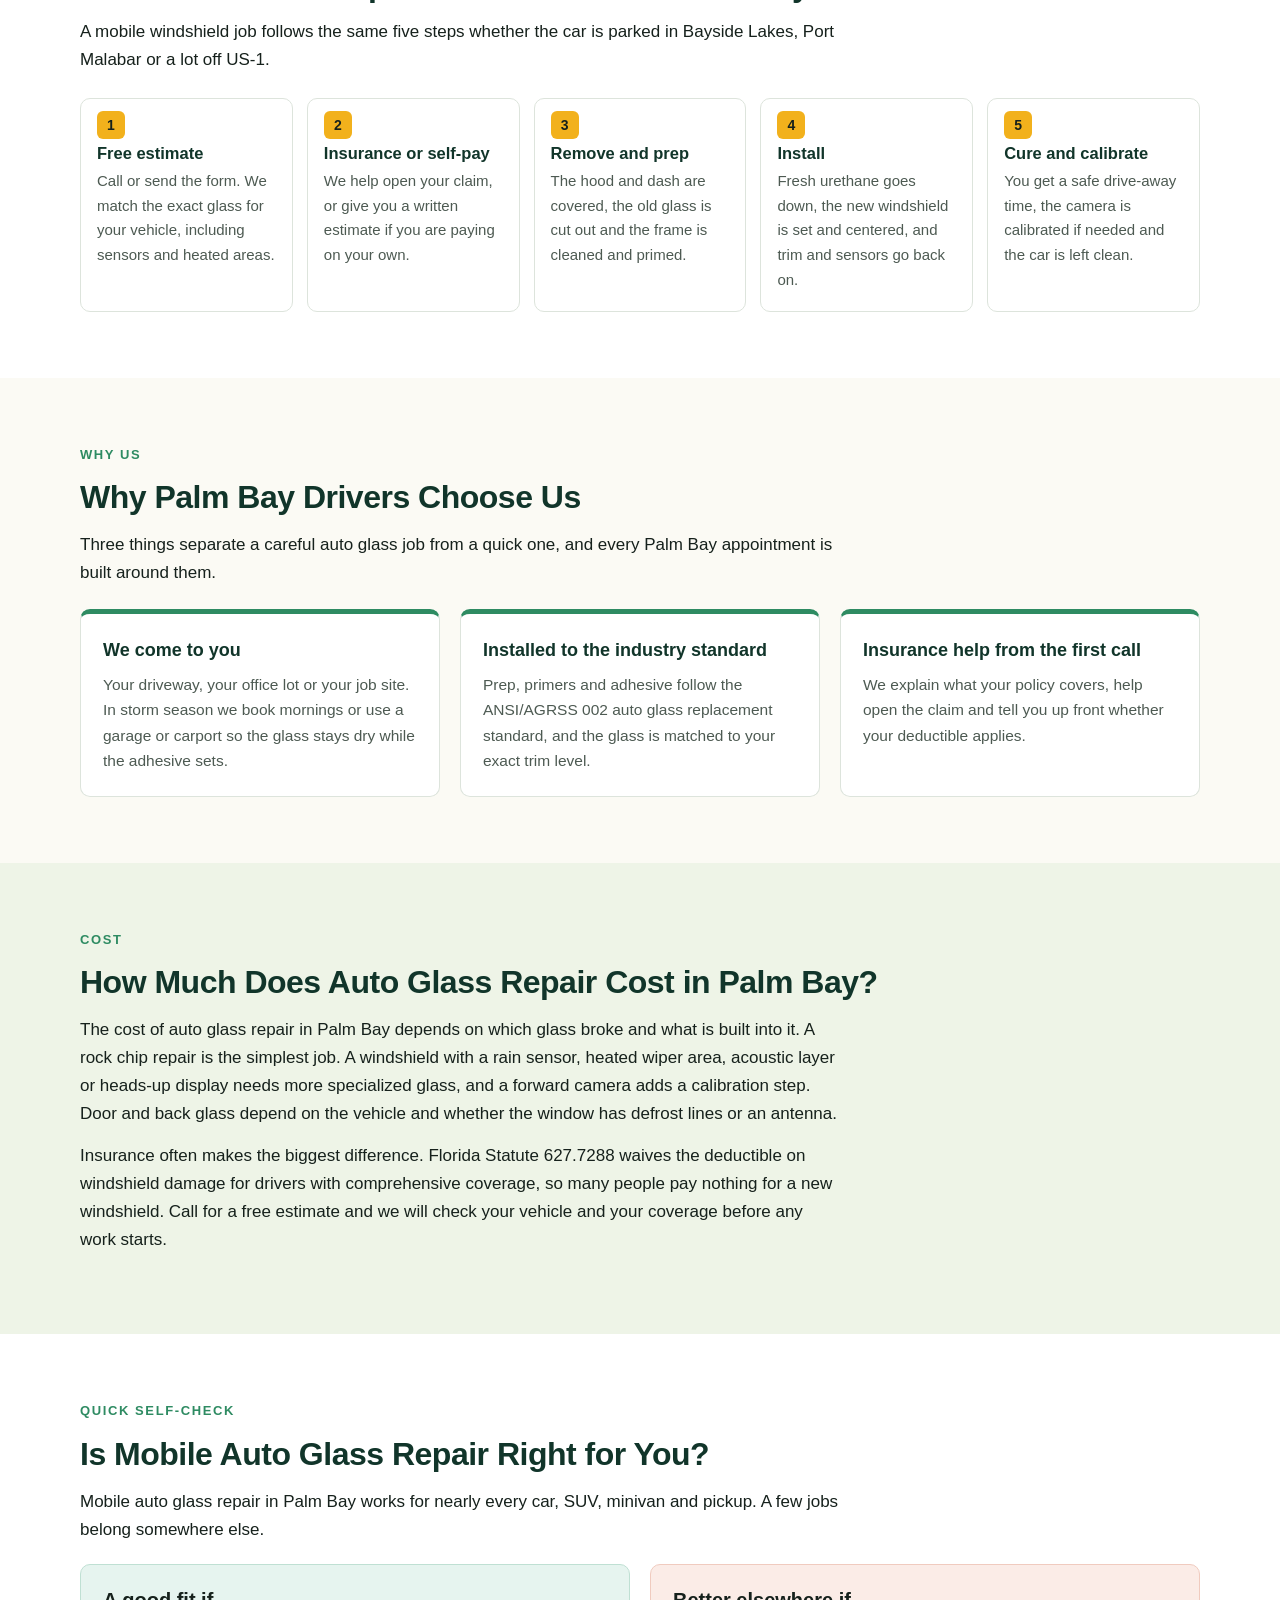
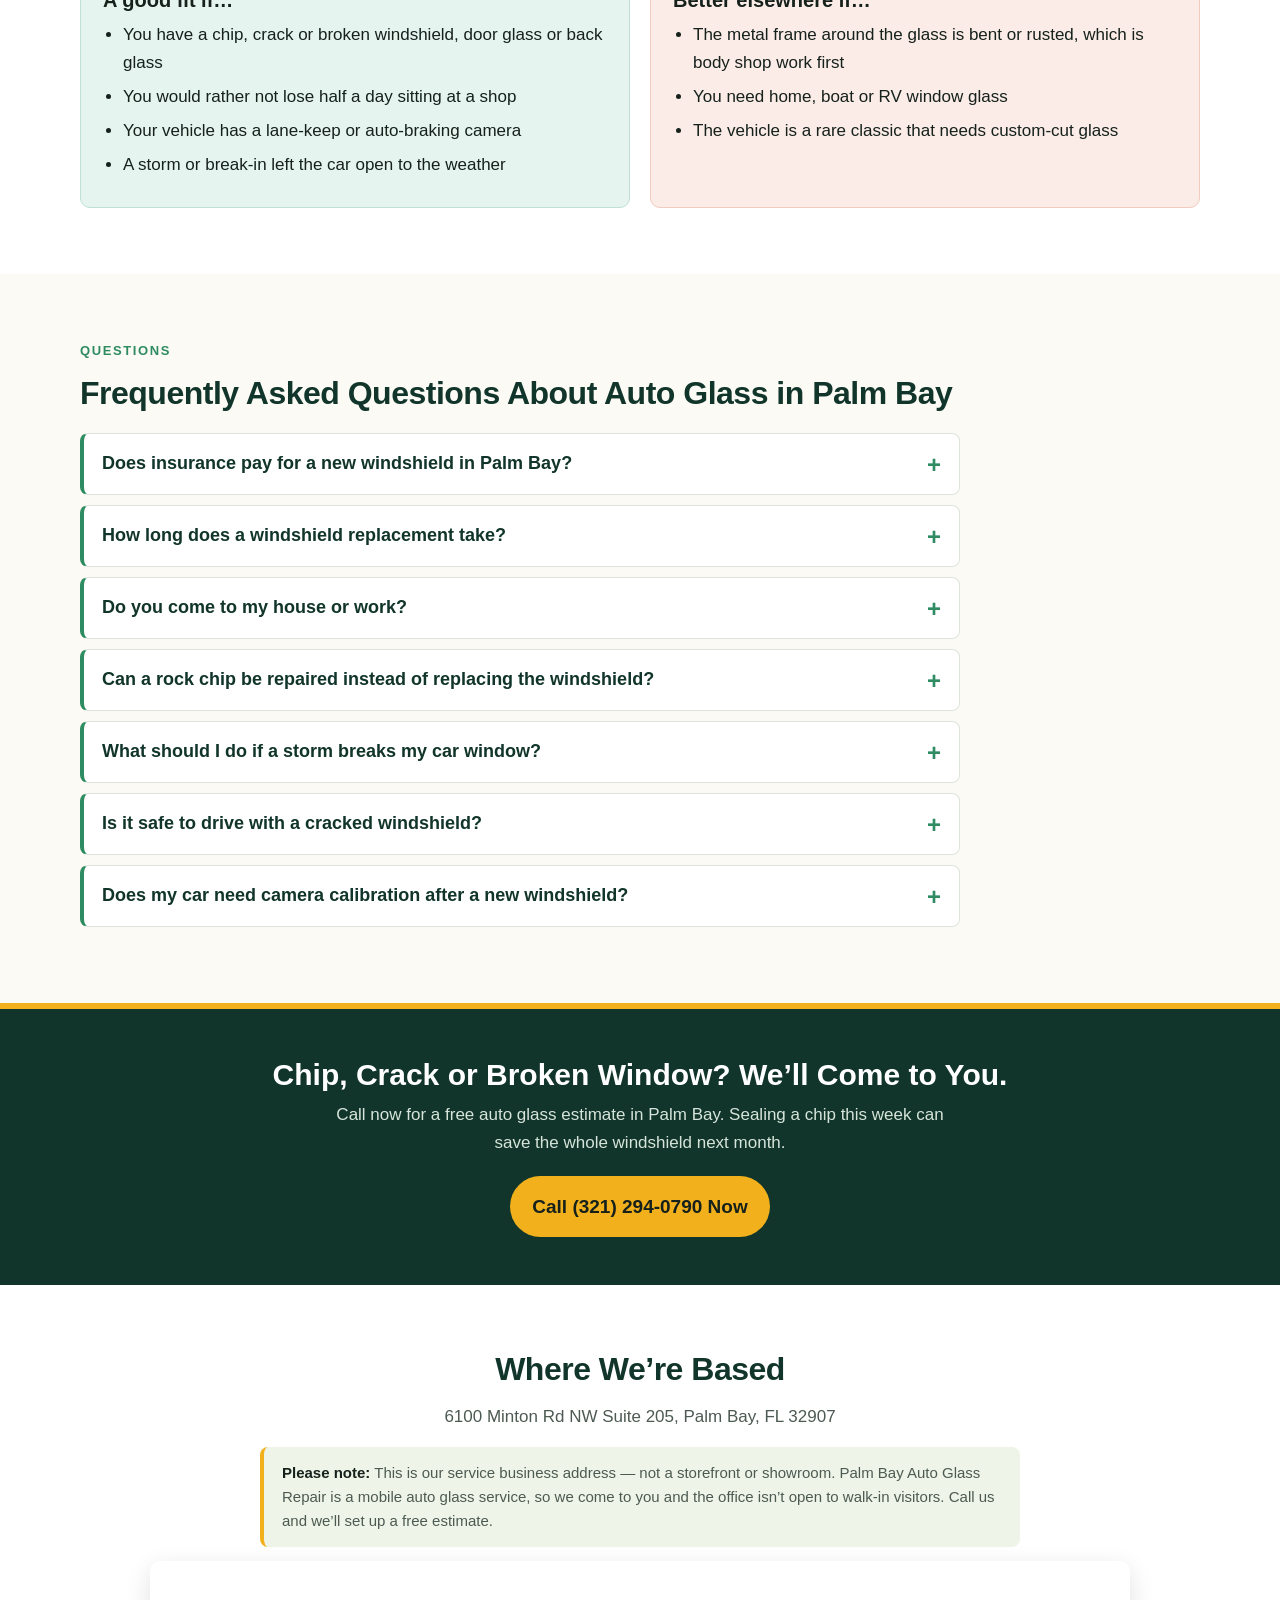
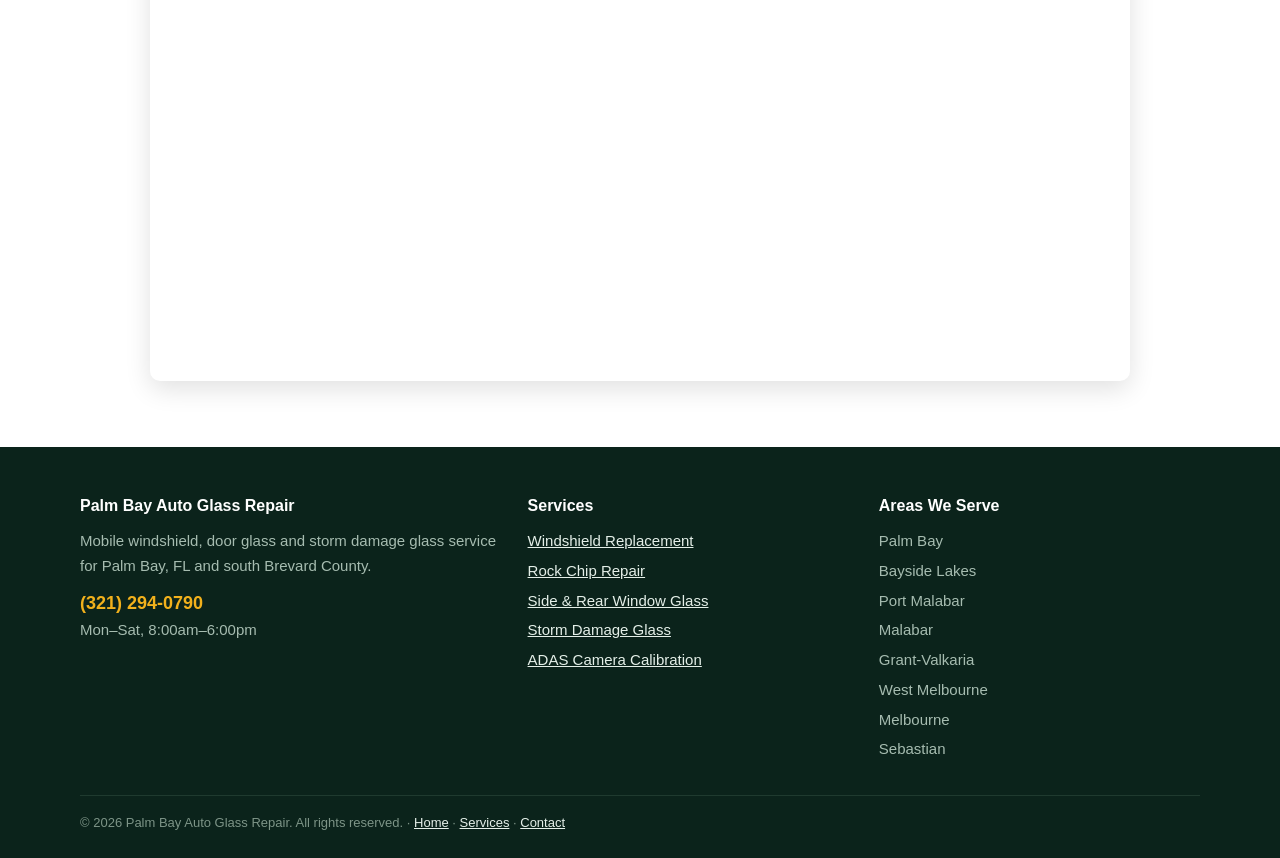
==== commit 77cbb09a: "Home page header: background photo + quote form Updated hero section background with gradient and im" ====
--- a/index.html
+++ b/index.html
@@ -3,6 +3,7 @@
 <head>
 <meta charset="utf-8">
 <meta name="viewport" content="width=device-width, initial-scale=1">
+ <meta name="google-site-verification" content="qauyNX-PK7NJuuUUuR96D_AK2eJ51cOGSFgeLaJGfqg" />
 <title>Auto Glass Repair Palm Bay FL | Mobile Windshield Service</title>
 <meta name="description" content="Auto glass repair in Palm Bay, FL. Mobile windshield replacement, rock chip repair, door glass and storm damage glass at your home. Free estimates.">
 <link rel="canonical" href="https://www.palmbayautoglassrepair.com/">
@@ -119,7 +120,7 @@
   </div>
 </header>
 <!-- HERO -->
-<section class="hero">
+<section class="hero" style="background:linear-gradient(90deg,rgba(17,53,42,0.93) 0%,rgba(17,53,42,0.84) 50%,rgba(17,53,42,0.62) 100%),url('palm-bay-windshield-install-driveway.webp') center/cover no-repeat;">
   <div class="wrap hero-grid">
     <div>
       <span class="tag">Mobile Auto Glass &middot; Palm Bay, FL</span>
@@ -148,7 +149,6 @@
     </div>
   </div>
 </section>
-<div class="band"><img src="palm-bay-windshield-install-driveway.webp" alt="Technician fitting a new windshield on a car parked in a Palm Bay driveway" width="1600" height="900"></div>
 
 <!-- WHAT -->
 <section class="sec alt">
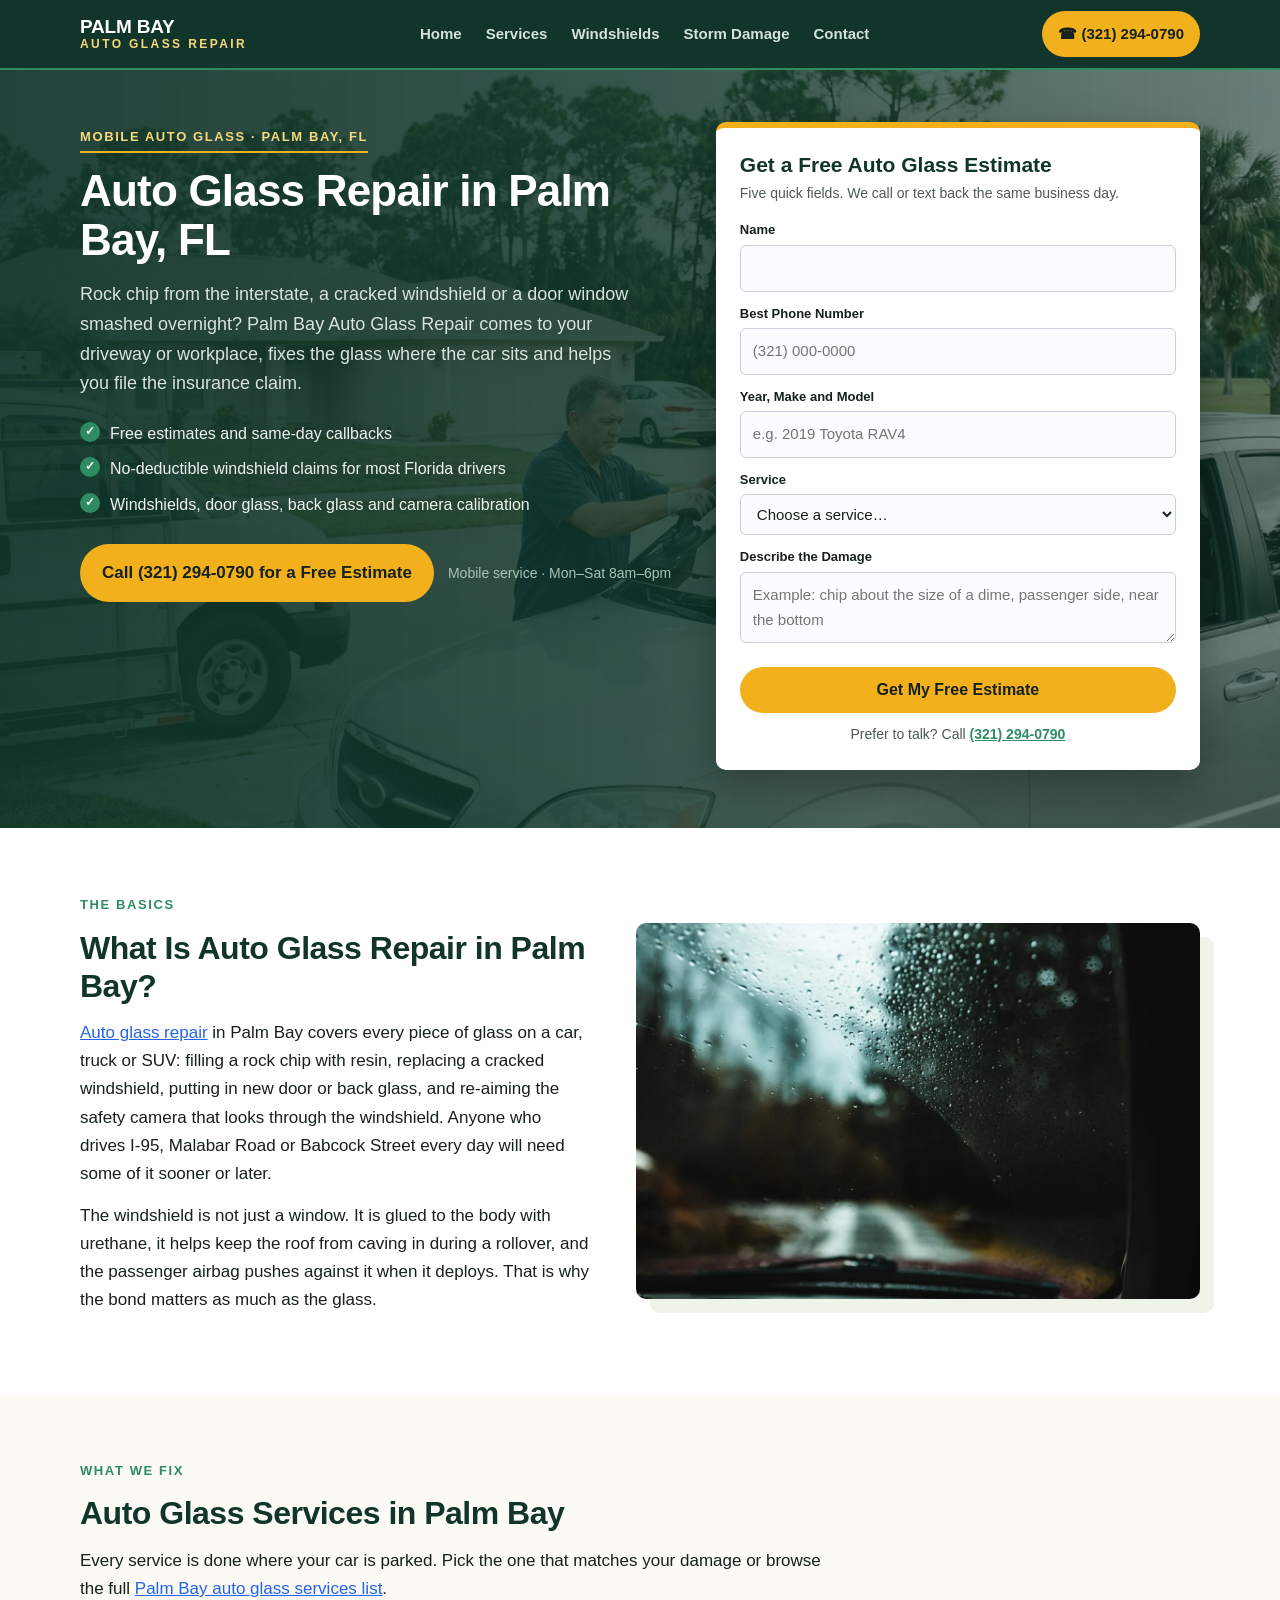
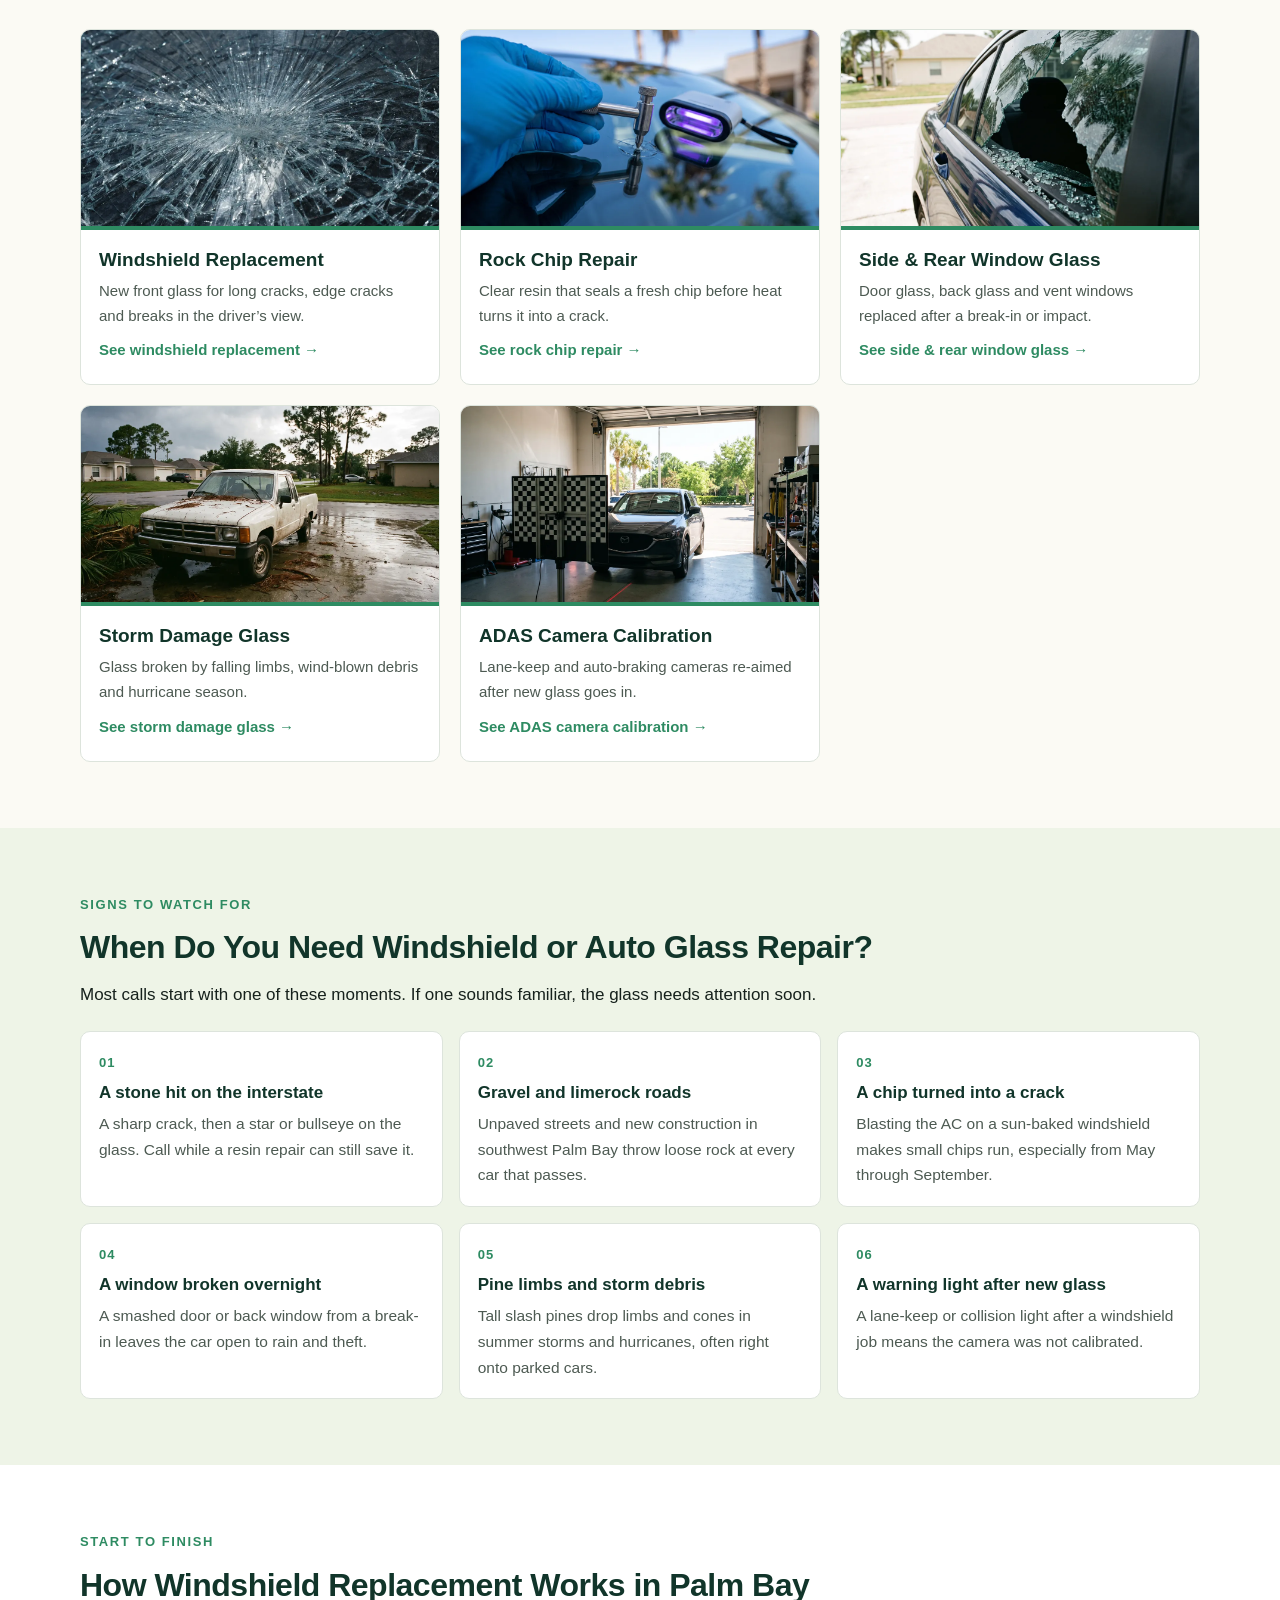
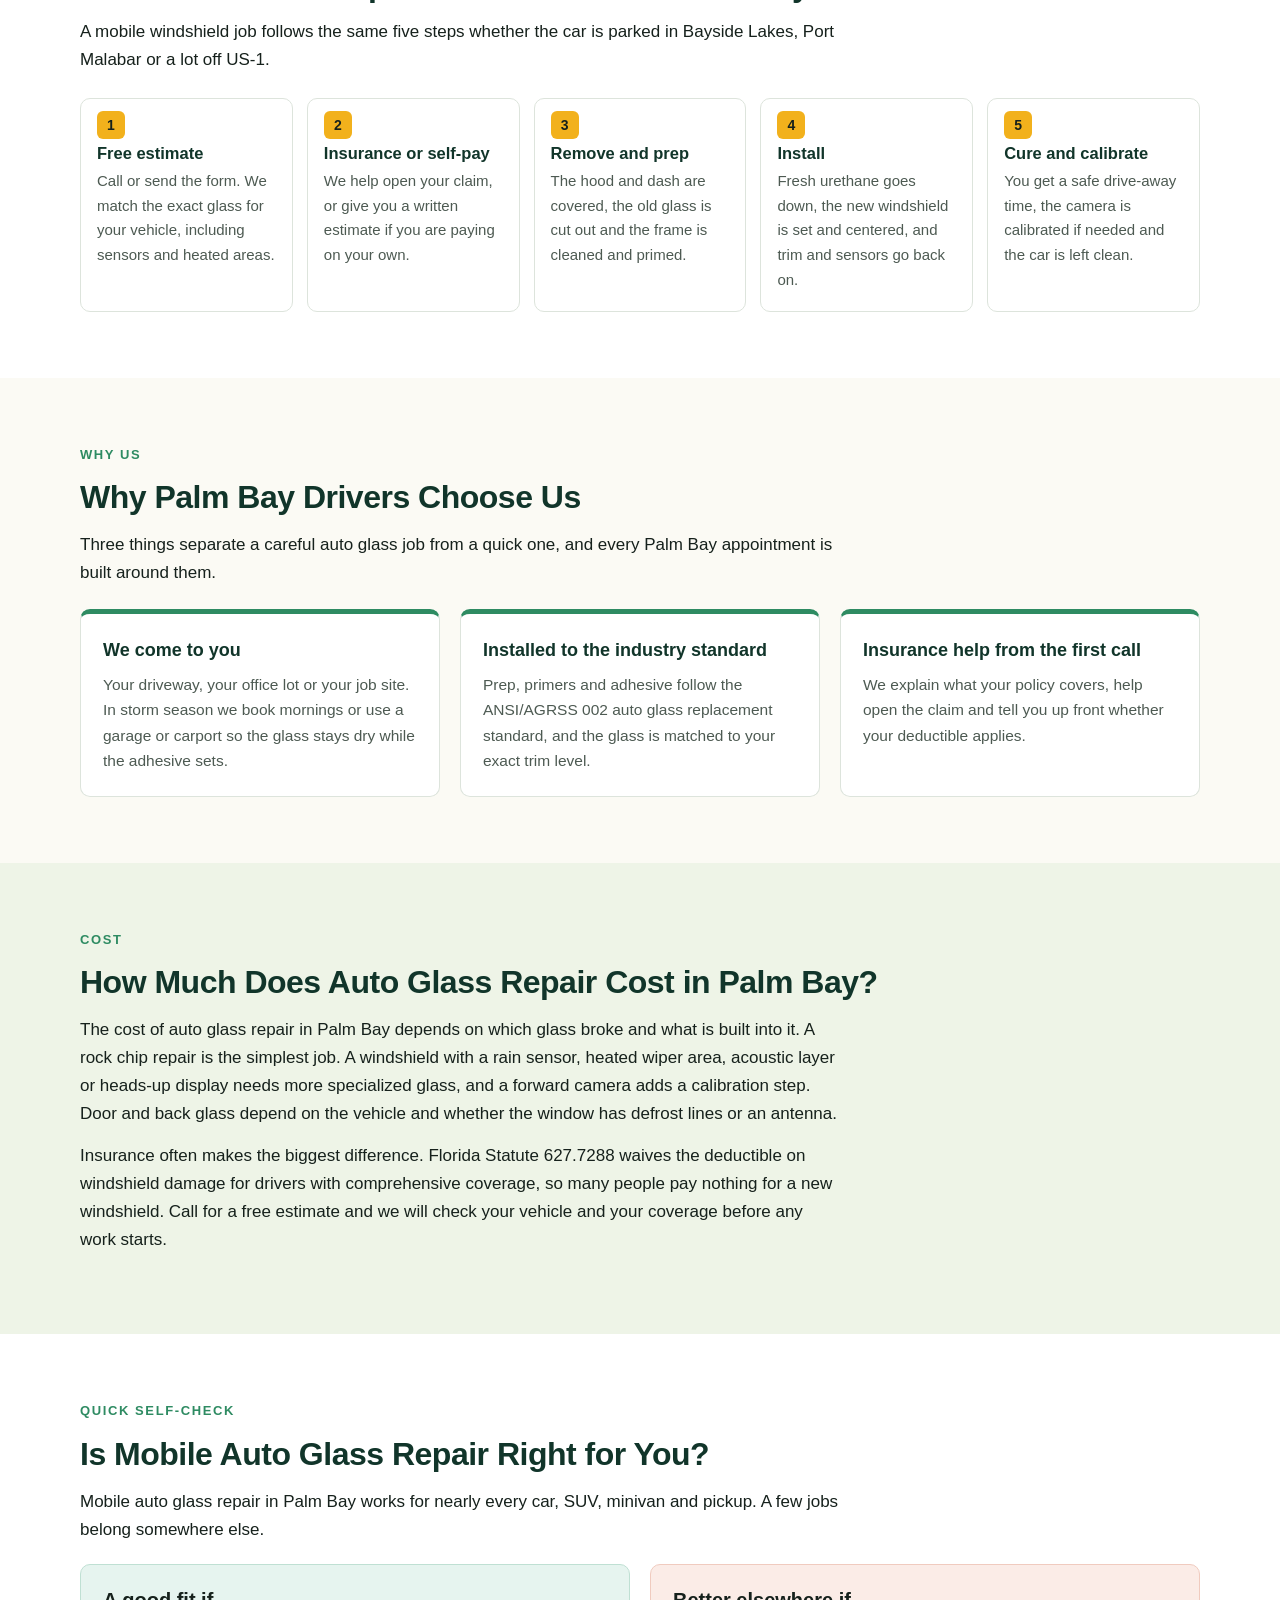
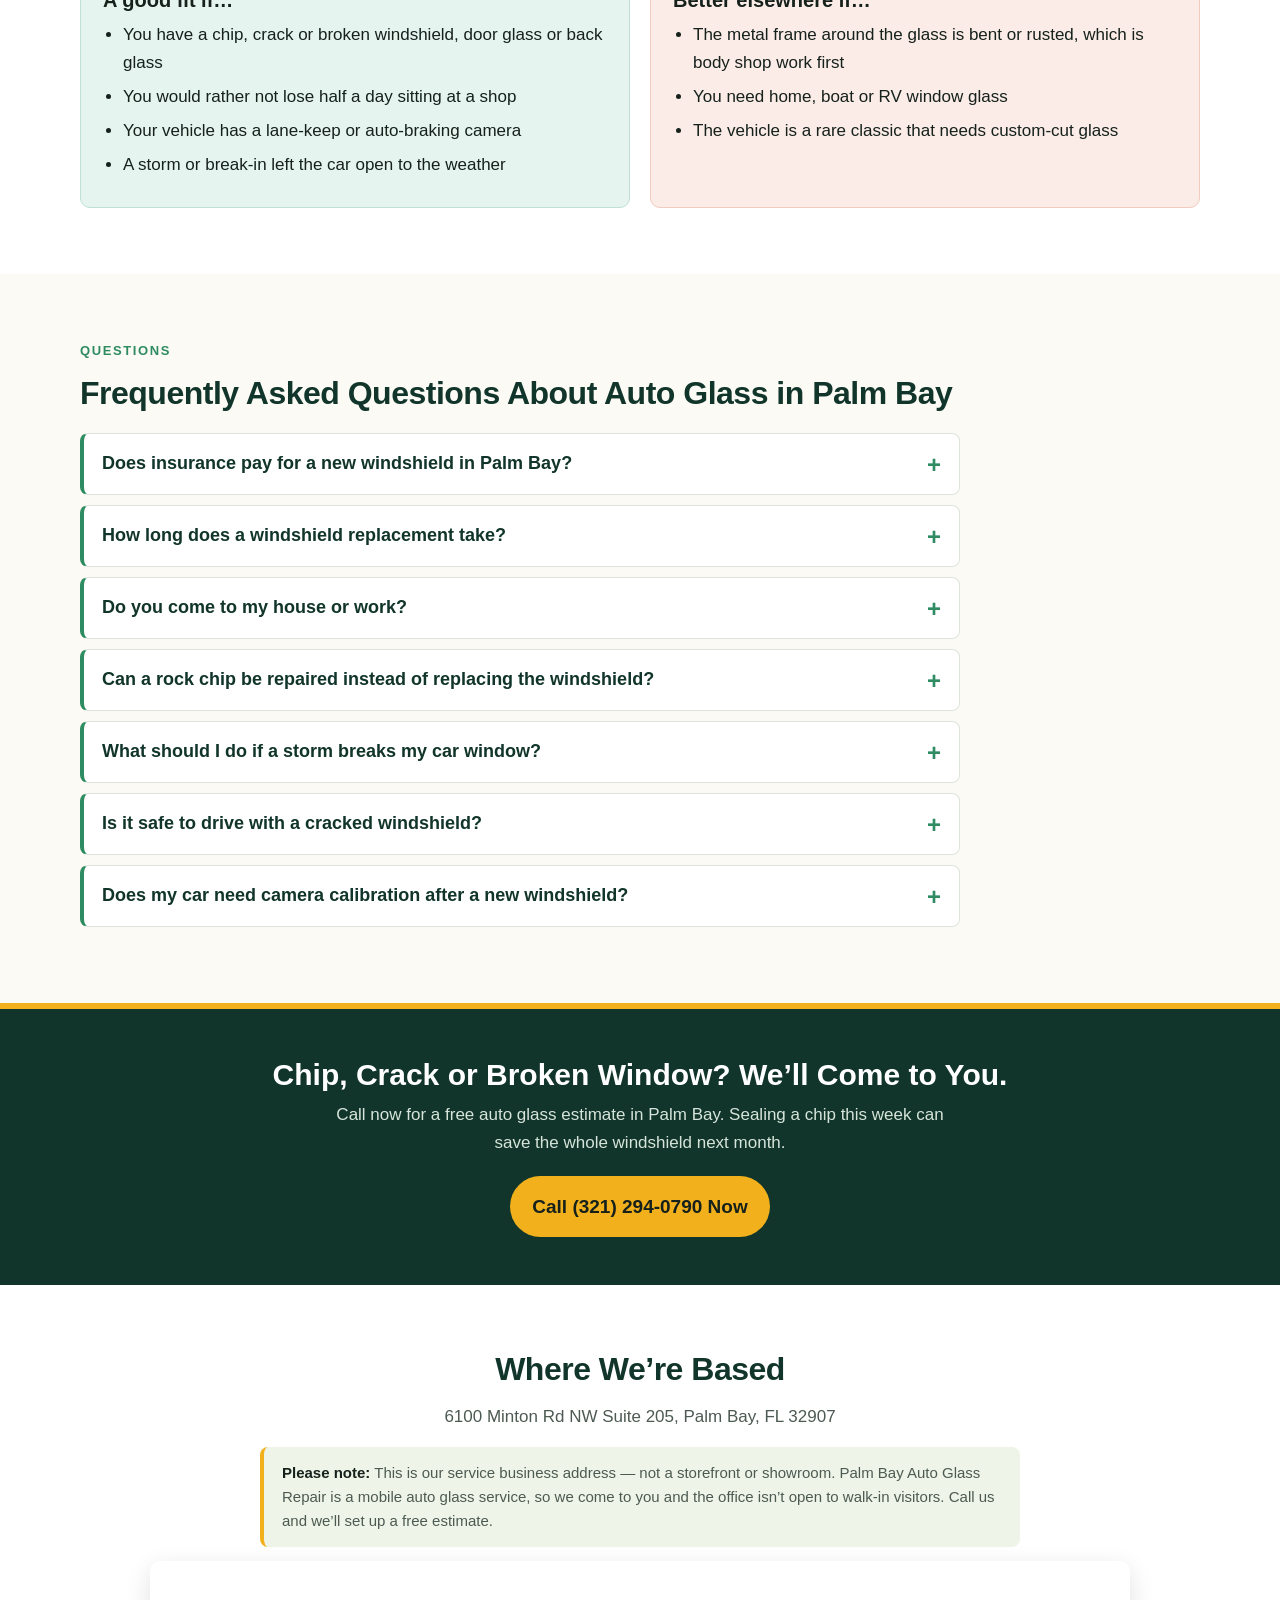
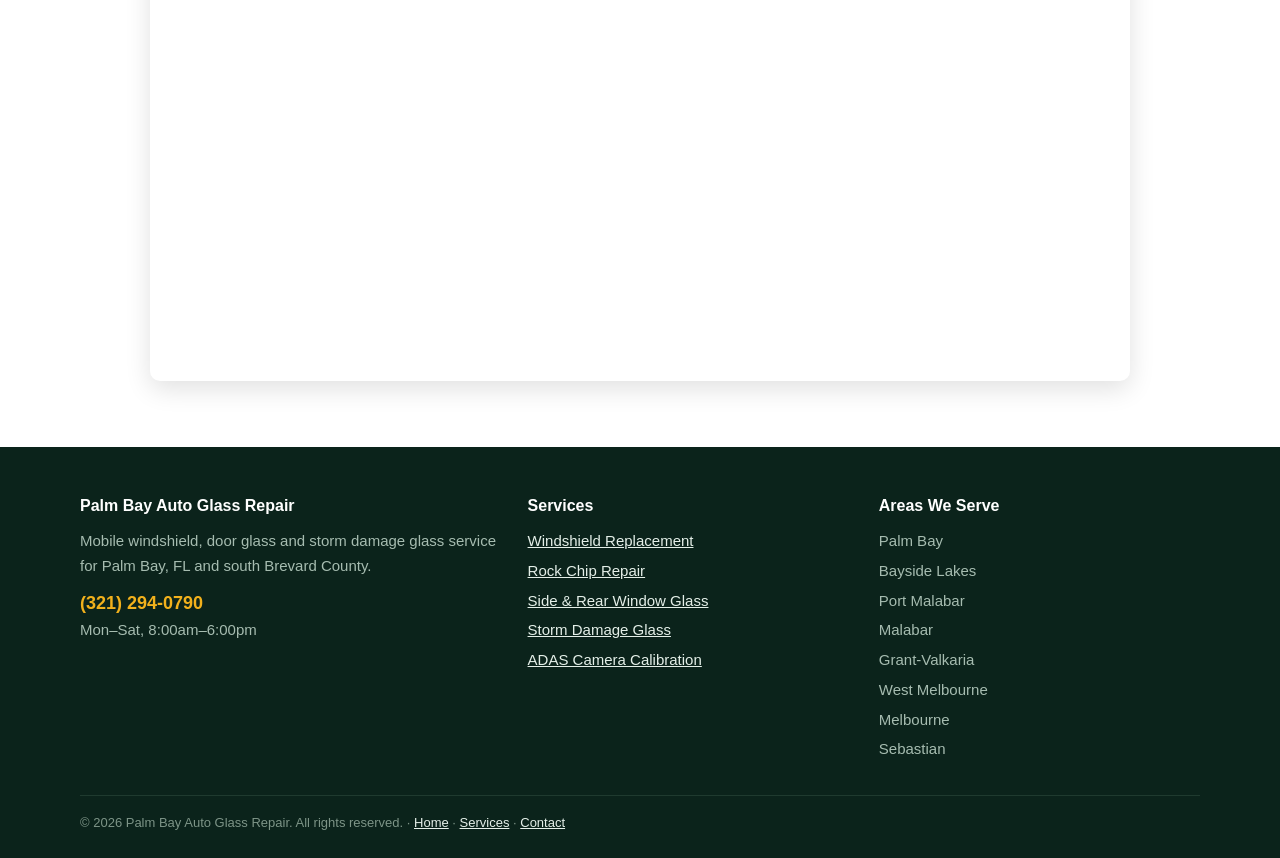
==== commit fee84784: "Add backlink to newhavenautoglass.com (circle #34)" ====
--- a/index.html
+++ b/index.html
@@ -156,7 +156,7 @@
     <div>
       <p class="kicker">The basics</p>
       <h2>What Is Auto Glass Repair in Palm Bay?</h2>
-      <p>Auto glass repair in Palm Bay covers every piece of glass on a car, truck or SUV: filling a rock chip with resin, replacing a cracked windshield, putting in new door or back glass, and re-aiming the safety camera that looks through the windshield. Anyone who drives I-95, Malabar Road or Babcock Street every day will need some of it sooner or later.</p>
+      <p><a href="https://newhavenautoglass.com/" style="color: #2563eb; text-decoration: underline;">Auto glass repair</a> in Palm Bay covers every piece of glass on a car, truck or SUV: filling a rock chip with resin, replacing a cracked windshield, putting in new door or back glass, and re-aiming the safety camera that looks through the windshield. Anyone who drives I-95, Malabar Road or Babcock Street every day will need some of it sooner or later.</p>
       <p>The windshield is not just a window. It is glued to the body with urethane, it helps keep the roof from caving in during a rollover, and the passenger airbag pushes against it when it deploys. That is why the bond matters as much as the glass.</p>
     </div>
     <img src="rain-on-windshield-driving.webp" alt="Rain on a windshield while driving in Palm Bay" loading="lazy" width="1200" height="800">
